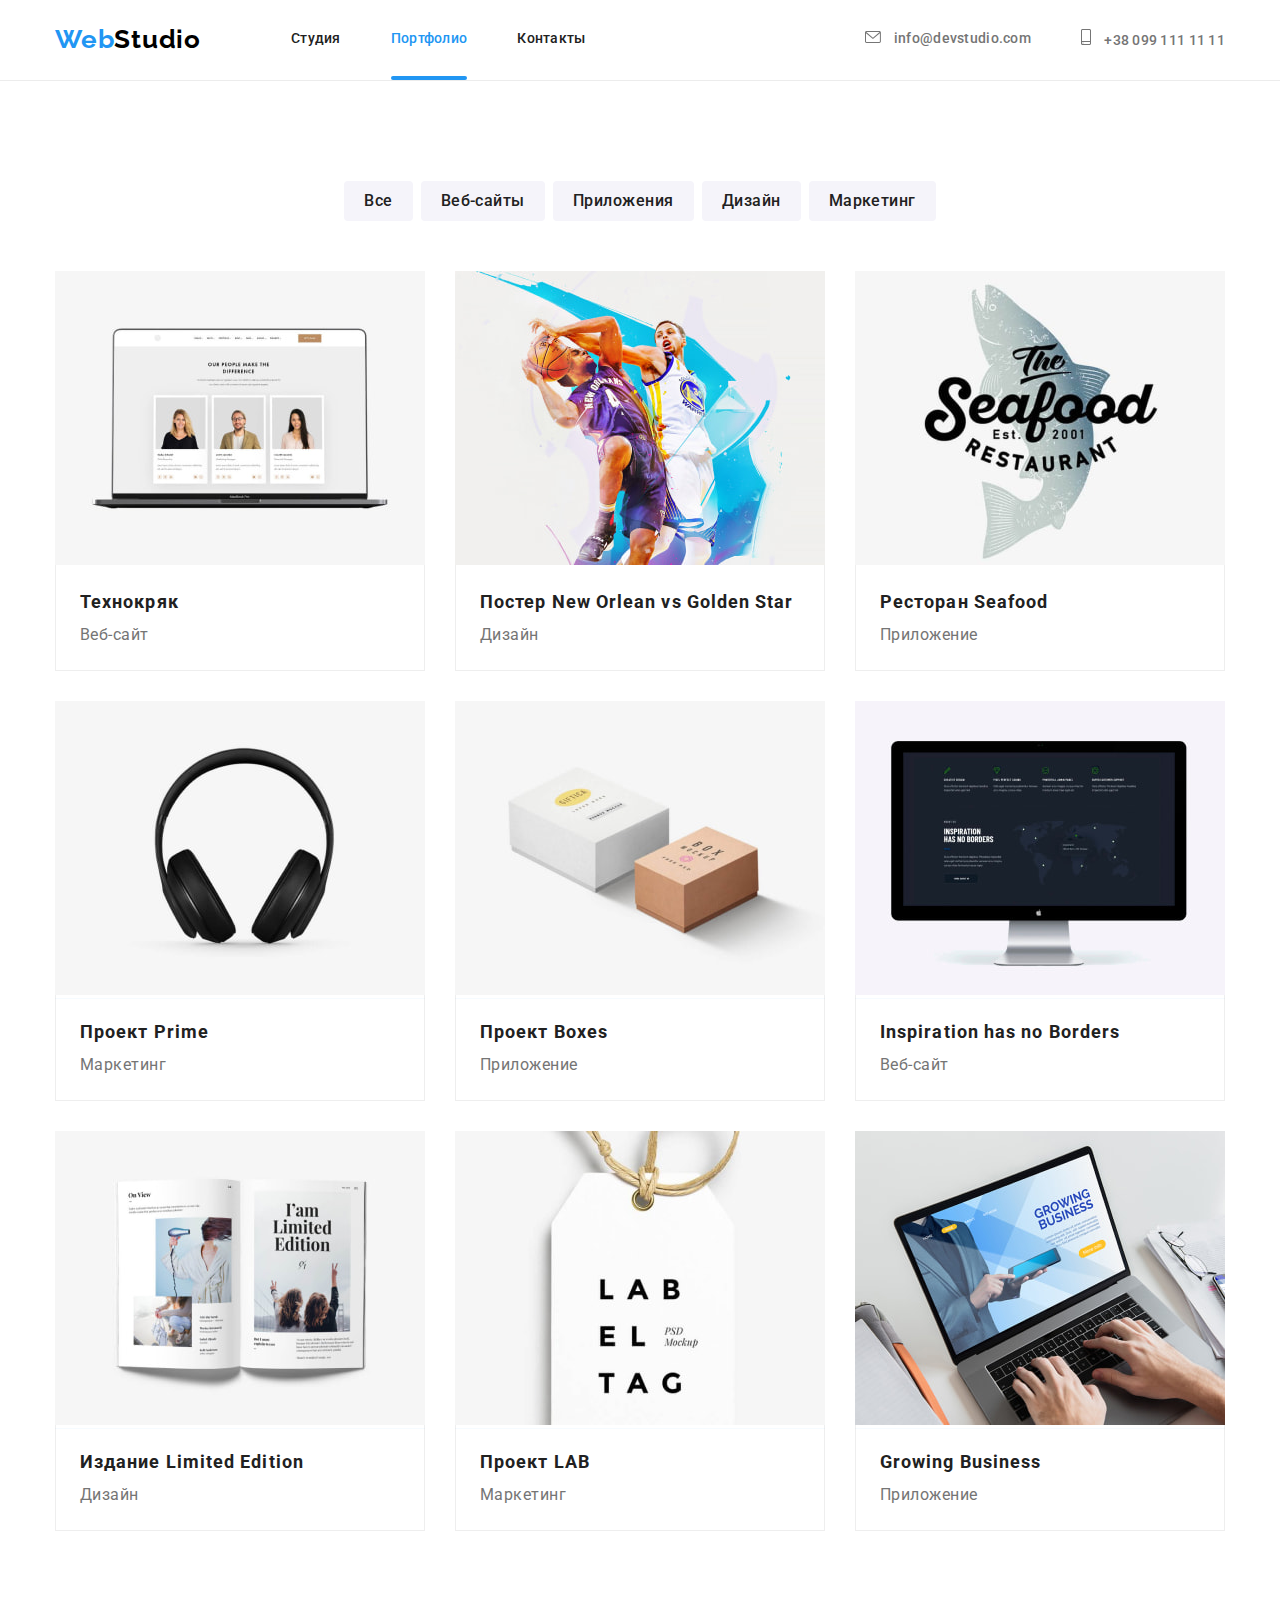
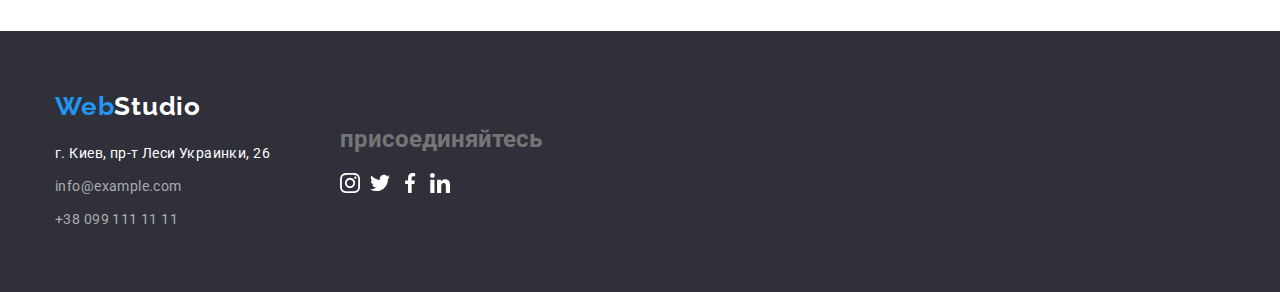
==== portfolio.html @ 1278f0aa "." ====
<!DOCTYPE html>
<html lang="ru">
  <head>
    <meta charset="UTF-8" />
    <meta http-equiv="X-UA-Compatible" content="IE=edge" />
    <meta name="viewport" content="width=device-width, initial-scale=1.0" />
    <title>Document</title>
    <link
      href="https://fonts.googleapis.com/css2?family=Raleway:wght@700&family=Roboto:wght@400;500;700;900&display=swap"
      rel="stylesheet"
    />
    <link
      rel="stylesheet"
      href="https://cdnjs.cloudflare.com/ajax/libs/modern-normalize/1.1.0/modern-normalize.min.css"
    />
    <link rel="stylesheet" href="./css/styles.css" />
  </head>
  <body class="portfolio">
    <header class="header container">
      <a class="link logo" href=""><span class="logo-blue">Web</span>Studio</a>
      <nav class="nav">
        <ul class="list-nav">
          <li class="item"><a class="link" href="./index.html">Студия</a></li>
          <li class="item">
            <a class="link current" href="./portfolio.html">Портфолио</a>
          </li>
          <li class="item"><a class="link" href="">Контакты</a></li>
        </ul>
      </nav>
      <ul class="list-info">
        <li class="item">
          <a class="link contact" href="">
            <svg class="icon-contact envelope">
              <use href="./imeges/icon/icon.svg#icon-envelope"></use>
            </svg>
            info@devstudio.com</a
          >
        </li>
        <li class="item">
          <a class="link contact" href="">
            <svg class="icon-contact smartphone">
              <use href="./imeges/icon/icon.svg#icon-smartphone"></use>
            </svg>
            +38 099 111 11 11</a
          >
        </li>
      </ul>
    </header>
    <main>
      <h1 hidden>Каталог наших проектів</h1>

      <section class="section-catalog">
        <div class="container filters">
          <h2 hidden>Фільтри</h2>
          <ul class="list">
            <li class="item"><button class="btn" type="button">Все</button></li>
            <li class="item">
              <button class="btn" type="button">Веб-сайты</button>
            </li>
            <li class="item">
              <button class="btn" type="button">Приложения</button>
            </li>
            <li class="item">
              <button class="btn" type="button">Дизайн</button>
            </li>
            <li class="item">
              <button class="btn" type="button">Маркетинг</button>
            </li>
          </ul>
        </div>
        <div class="container catalog">
          <h2 hidden>Наші проекти</h2>
          <ul class="list">
            <li class="item technocrack">
              <a class="link-catalog" href="">
                <div class="img-catalog-animation">
                  <img
                    class="img-catalog"
                    src="./imeges/img-technocrack.jpg"
                    alt="Фото Веб-сайт
              Технокряк"
                    width="370"
                  />
                  <p class="txt-catalog-animation">
                    Ресурс предлагает комплексные предложения с разным уровнем
                    функционала и сервисов. Все это позволит посетителю получить
                    исчерпывающие сведения о компании или частном лице.
                  </p>
                </div>
                <div class="txt-catalog">
                  <h3 class="title-projects">Технокряк</h3>
                  <p class="txt-projects">Веб-сайт</p>
                </div>
              </a>
            </li>
            <li class="item poster-new">
              <a class="link" href="">
                <div class="img-catalog-animation">
                  <img
                    src="./imeges/img-poster-new-orleans-vs-golden-star.jpg"
                    alt="Постер New Orlean vs Golden Star"
                    width="370"
                  />
                  <p class="txt-catalog-animation">
                    Ресурс предлагает комплексные предложения с разным уровнем
                    функционала и сервисов. Все это позволит посетителю получить
                    исчерпывающие сведения о компании или частном лице.
                  </p>
                </div>
                <div class="txt-catalog">
                  <h3 class="title-projects">
                    Постер New Orlean vs Golden Star
                  </h3>
                  <p class="txt-projects">Дизайн</p>
                </div>
              </a>
            </li>
            <li class="item seafood">
              <a class="link" href="">
                <div class="img-catalog-animation">
                  <img
                    src="./imeges/img-seafood-restaurant.jpg"
                    alt="Ресторан
              Seafood"
                    width="370"
                  />
                  <p class="txt-catalog-animation">
                    Ресурс предлагает комплексные предложения с разным уровнем
                    функционала и сервисов. Все это позволит посетителю получить
                    исчерпывающие сведения о компании или частном лице.
                  </p>
                </div>
                <div class="txt-catalog">
                  <h3 class="title-projects">Ресторан Seafood</h3>
                  <p class="txt-projects">Приложение</p>
                </div>
              </a>
            </li>
            <li class="item prime-project">
              <a class="link" href="">
                <div class="img-catalog-animation">
                  <img
                    src="./imeges/img-prime project.jpg"
                    alt="Проект Prime"
                    width="370"
                  />
                  <p class="txt-catalog-animation">
                    Ресурс предлагает комплексные предложения с разным уровнем
                    функционала и сервисов. Все это позволит посетителю получить
                    исчерпывающие сведения о компании или частном лице.
                  </p>
                </div>
                <div class="txt-catalog">
                  <h3 class="title-projects">Проект Prime</h3>
                  <p class="txt-projects">Маркетинг</p>
                </div>
              </a>
            </li>
            <li class="item boxes-project">
              <a class="link" href="">
                <div class="img-catalog-animation">
                  <img
                    src="./imeges/img-boxes project.jpg"
                    alt="Проект Boxes"
                    width="370"
                  />
                  <p class="txt-catalog-animation">
                    Ресурс предлагает комплексные предложения с разным уровнем
                    функционала и сервисов. Все это позволит посетителю получить
                    исчерпывающие сведения о компании или частном лице.
                  </p>
                </div>
                <div class="txt-catalog">
                  <h3 class="title-projects">Проект Boxes</h3>
                  <p class="txt-projects">Приложение</p>
                </div>
              </a>
            </li>
            <li class="item inspiration">
              <a class="link" href="">
                <div class="img-catalog-animation">
                  <img
                    src="./imeges/img-inspiration-has-no-borders.jpg"
                    alt="Inspiration has no Borders"
                    width="370"
                  />
                  <p class="txt-catalog-animation">
                    Ресурс предлагает комплексные предложения с разным уровнем
                    функционала и сервисов. Все это позволит посетителю получить
                    исчерпывающие сведения о компании или частном лице.
                  </p>
                </div>
                <div class="txt-catalog">
                  <h3 class="title-projects">Inspiration has no Borders</h3>
                  <p class="txt-projects">Веб-сайт</p>
                </div>
              </a>
            </li>
            <li class="item limited-edition">
              <a class="link" href="">
                <div class="img-catalog-animation">
                  <img
                    src="./imeges/img-limited-edition.jpg"
                    alt="Издание Limited
              Edition"
                    width="370"
                  />
                  <p class="txt-catalog-animation">
                    Ресурс предлагает комплексные предложения с разным уровнем
                    функционала и сервисов. Все это позволит посетителю получить
                    исчерпывающие сведения о компании или частном лице.
                  </p>
                </div>
                <div class="txt-catalog">
                  <h3 class="title-projects">Издание Limited Edition</h3>
                  <p class="txt-projects">Дизайн</p>
                </div>
              </a>
            </li>
            <li class="item lab-project">
              <a class="link" href="">
                <div class="img-catalog-animation">
                  <img
                    src="./imeges/img-lab-project.jpg"
                    alt="Проект LAB"
                    width="370"
                  />
                  <p class="txt-catalog-animation">
                    Ресурс предлагает комплексные предложения с разным уровнем
                    функционала и сервисов. Все это позволит посетителю получить
                    исчерпывающие сведения о компании или частном лице.
                  </p>
                </div>
                <div class="txt-catalog">
                  <h3 class="title-projects">Проект LAB</h3>
                  <p class="txt-projects">Маркетинг</p>
                </div>
              </a>
            </li>
            <li class="item growing-business">
              <a class="link" href="">
                <div class="img-catalog-animation">
                  <img
                    src="./imeges/img-growing-business.jpg"
                    alt="Growing
              Business"
                    width="370"
                  />
                  <p class="txt-catalog-animation">
                    Ресурс предлагает комплексные предложения с разным уровнем
                    функционала и сервисов. Все это позволит посетителю получить
                    исчерпывающие сведения о компании или частном лице.
                  </p>
                </div>
                <div class="txt-catalog">
                  <h3 class="title-projects">Growing Business</h3>
                  <p class="txt-projects">Приложение</p>
                </div>
              </a>
            </li>
          </ul>
        </div>
      </section>
    </main>
    <footer class="footer">
      <div class="container footer">
        <div class="container-address">
          <a class="link logo while" href=""
            ><span class="logo-blue">Web</span>Studio</a
          >
          <address class="address">
            <p class="txt-address">г. Киев, пр-т Леси Украинки, 26</p>
            <ul class="list">
              <li class="item">
                <a class="link footer" href="">info@example.com</a>
              </li>
              <li class="item">
                <a class="link footer" href="">+38 099 111 11 11</a>
              </li>
            </ul>
          </address>
        </div>
        <div>
          <h2 class="title-social-networks">присоединяйтесь</h2>
          <ul class="list social-networks">
            <li class="item-social-networks">
              <svg class="icon-social-networks">
                <use href="./imeges/icon/icon.svg#icon-instagram"></use>
              </svg>
            </li>
            <li class="item-social-networks">
              <svg class="icon-social-networks">
                <use href="./imeges/icon/icon.svg#icon-twitter"></use>
              </svg>
            </li>
            <li class="item-social-networks">
              <svg class="icon-social-networks">
                <use href="./imeges/icon/icon.svg#icon-facebook"></use>
              </svg>
            </li>
            <li class="item-social-networks">
              <svg class="icon-social-networks">
                <use href="./imeges/icon/icon.svg#icon-linkedin"></use>
              </svg>
            </li>
          </ul>
        </div>
      </div>
    </footer>
  </body>
</html>
---- css/styles.css ----
:root {
     /*шрифти*/
     --main-font: Roboto, serif;
     --secondary-font: Raleway, serif;
     /*колір тексту*/
     --accent-cl: #2196F3;
     --main-txt-col: #212121;
     --secondary-txt-col: #757575;
     /*фон*/
     --secondary-bg-col: #F5F4FA;
     --dark-bg-col: #2F303A;
     /*кнопки*/
     --main-btn-col: #F5F4FA;
     --hero-bg-btn-col: #2196F3;
     /*іконки*/
     --icon-col: #AFB1B8;
 }



 body {
     font-family: var(--main-font);

     color: var(--secondary-txt-col);
 }

 ul {
     margin: 0px;
     padding: 0px;
 }

 .section {
     padding-top: 94px;
     padding-bottom: 94px;
 }

 /*контейнер*/
 .container {
     max-width: 1200px;
     margin: 0 auto;
     padding: 0 15px;
 }

 /*навігація*/
 .nav {
     font-weight: 500;
     font-size: 14px;
     line-height: 1.14;
     letter-spacing: 0.02em;
 }

 .link.current {
     color: var(--accent-cl);
     position: relative;
 }

 .link.current::after {
     content: '';
     display: inline-block;
     position: absolute;
     background: #2196F3;
     border-radius: 2px;
     height: 4px;
     width: 100%;
     left: 0;
     top: 46px;
 }

 /*хедер*/
 .header {
     padding-top: 24px;
     padding-bottom: 25px;
     margin-left: auto;
     margin-right: auto;
     width: 1200px;
     background: #FFFFFF;

     display: flex;
     align-items: center;
 }

 .nav .list-nav {
     display: flex;

     padding: 0px;
 }

 .list-nav .item {

     margin-right: 50px;


 }

 .list-nav .item:last-child {
     margin-right: 0px;
 }

 .envelope {
     margin-right: 10px;

     width: 16px;
     height: 12px;

 }

 .smartphone {
     margin-right: 10px;

     width: 10px;
     height: 16px;

 }

 .icon-contact {
     fill: #757575;
     transition: fill 250ms cubic-bezier(0.4, 0, 0.2, 1);
 }

 .link.contact:hover .icon-contact,
 .link.contact:focus .icon-contact {
     fill: var(--accent-cl);
 }

 .link.contact:hover,
 .link.contact:focus {
     color: var(--accent-cl);
 }

 /*переваги*/
 .section-preference {
     padding-top: 94px;
     padding-bottom: 94px;
 }

 .item-preference {
     width: 270px;
     margin-right: 30px;
 }

 .container.preference .list {
     margin: 0px;
     padding: 0px;
     display: flex;

 }

 .item-preference:last-child {
     margin-right: 0px;
 }

 .section-preference .txt {
     margin: 0px;

 }

 .icon-antenna {
     width: 70px;
     height: 70px;
 }

 .icon-clock {
     width: 70px;
     height: 70px;
 }

 .icon-diagram {
     width: 70px;
     height: 70px;
 }

 .icon-astronaut {
     width: 70px;
     height: 70px;
 }

 .icon-background-preference {
     margin-bottom: 30px;
     display: flex;
     justify-content: center;
     align-items: center;

     width: 270px;
     height: 120px;
     background: var(--secondary-bg-col);
 }

 /*Чем мы занимаемся*/
 .section-what-we-do {
     padding-bottom: 90px;
 }

 .title-what-we-do {
     margin: 0px;
     margin-bottom: 50px;
 }

 .container.what-we-do .list {
     padding: 0px;


     display: flex;
     justify-content: center;



 }

 .container.what-we-do .list:last-child {
     margin-right: 0px;
 }

 .section-what-we-do .item {
     margin-right: 30px;
 }

 .section-what-we-do .item:last-child {
     margin-right: 0px;
 }

 .txt-our-team {

     padding: 30px 59px 0px 59px;
     margin-bottom: 16px;

 }

 .img-what-we-do {
     position: relative;
 }

 .txt-what-we-do {
     position: absolute;
     bottom: 0;
     left: 0;
     height: 70px;
     width: 100%;
     padding-top: 27px;
     padding-bottom: 27px;
     margin: 0;

     font-weight: 700;
     font-size: 14px;
     line-height: 1.14;
     text-align: center;
     letter-spacing: 0.03em;
     text-transform: uppercase;

     color: #FFFFFF;
     background: rgba(47, 48, 58, 0.8);
 }



 /*наша команда*/
 .section-our-team {
     background: #F5F4FA;

     padding-top: 94px;
     padding-bottom: 94px;

 }

 .title-our-team {
     margin: 0px;
     margin-bottom: 50px;
 }

 .section-our-team .list {
     display: flex;
     margin: 0px;
     padding: 0px;


 }

 .section-our-team .item {
     background: #FFFFFF;
     box-shadow: 0px 1px 3px rgba(0, 0, 0, 0.12), 0px 1px 1px rgba(0, 0, 0, 0.14), 0px 2px 1px rgba(0, 0, 0, 0.2);
     border-radius: 0px 0px 4px 4px;

     margin-right: 30px;
 }

 .section-our-team .item:last-child {
     margin-right: 0px;
 }

 .list.what-we-do {
     display: flex;
     justify-content: center;
     align-items: center;
     margin-bottom: 30px;
 }

 .item-icon-what-we-do {

     margin-right: 10px;
 }

 .link-icon-what-we-do {
     display: flex;
     justify-content: center;
     align-items: center;

     width: 44px;
     height: 44px;
     background-color: #FFFFFF;
     border-radius: 50%;
     transition: background-color 250ms cubic-bezier(0.4, 0, 0.2, 1)
 }

 .item-icon-what-we-do:last-child {
     margin-right: 0px;
 }

 .icon-what-we-do {
     fill: var(--icon-col);
     width: 20px;
     height: 20px;
     transition: fill 250ms cubic-bezier(0.4, 0, 0.2, 1)
 }

 .link-icon-what-we-do:hover,
 .link-icon-what-we-do:focus {
     background: var(--accent-cl);
 }

 .link-icon-what-we-do:hover .icon-what-we-do,
 .link-icon-what-we-do:focus .icon-what-we-do {
     fill: #FFFFFF;
 }

 /*постійні клієнти*/
 .container.regular-customers {
     padding-top: 94px;
     padding-bottom: 94px;
 }

 .title-regular-customers {
     margin: 0px;
     margin-bottom: 50px;

     font-weight: 700;
     font-size: 36px;
     line-height: 42px;
     text-align: center;
     letter-spacing: 0.03em;

     color: #212121;
 }

 .icon-regular-customers {
     fill: var(--icon-col);
     width: 106px;
     height: 60px;

     transition: fill 250ms cubic-bezier(0.4, 0, 0.2, 1)
 }

 .item.regular-customers {
     margin-right: 30px;

 }

 .link-regular-customers {
     display: flex;
     justify-content: center;
     align-items: center;

     width: 170px;
     height: 92px;
     border: 1px solid #AFB1B8;
     border-radius: 4px;

     transition: border 250ms cubic-bezier(0.4, 0, 0.2, 1)
 }

 .item.regular-customers:last-child {
     margin-right: 0px;
 }

 .list.regular-customers {
     display: flex;
 }

 .link-regular-customers:hover,
 .link-regular-customers:focus {
     border: 1px solid var(--accent-cl);

 }

 .link-regular-customers:hover .icon-regular-customers,
 .link-regular-customers:focus .icon-regular-customers {
     fill: var(--accent-cl);
 }

 /*підвал*/
 .container-address {
     margin-right: 70px;
 }

 .container.footer {
     display: flex;
     align-items: center;

     padding-top: 60px;
     padding-bottom: 60px;
 }

 .footer .list {
     padding: 0px;
 }

 .address .item:first-child {
     margin-bottom: 9px;
 }

 .title-social-networks {
     margin: 0px;
     margin-bottom: 20px;

 }

 .title-footer {
     font-weight: 700;
     font-size: 14px;
     line-height: 1.15;
     letter-spacing: 0.03em;
     text-transform: uppercase;
     color: #FFFFFF;
 }

 .list.social-networks {
     display: flex;
 }

 .icon-social-networks {
     fill: #FFFFFF;
     width: 20px;
     height: 20px;
 }

 .item-social-networks {
     margin-right: 10px;
 }

 .link-social-networks {
     display: flex;
     justify-content: center;
     align-items: center;

     width: 44px;
     height: 44px;
     background: rgba(255, 255, 255, 0.1);
     border-radius: 50%;

     transition: background 250ms cubic-bezier(0.4, 0, 0.2, 1)
 }

 .link-social-networks:hover,
 .link-social-networks:focus {
     background-color: var(--accent-cl);
 }

 .item-social-networks:last-child {
     margin-right: 0px;
 }

 .icon-subscription {
     margin-left: 10px;

     height: 24px;
     width: 24px;
 }

 .btn-hero.subscribe-button-form {
     display: flex;
     align-items: center;
     justify-content: center;

     margin-left: 12px;
     margin-right: 0;
 }

 .subscribe {
     width: 570px;

     border: 0;
     padding: 0;
     margin-left: 93px;
 }

 .subscribe-form {
     display: flex;
     align-items: center;
     justify-content: center;
 }

 .form-email-subscribe {
     padding: 15px 16px;

     border: 1px solid rgba(255, 255, 255, 0.3);
     box-shadow: 0px 4px 4px rgba(0, 0, 0, 0.15);
     border-radius: 4px;
     background: var(--dark-bg-col);

     height: 50px;
     width: 358px;

     font-weight: 400;
     font-size: 16px;
     line-height: 1.25;

     display: flex;
     align-items: center;
     letter-spacing: 0.03em;

     color: rgba(255, 255, 255, 0.6);
 }

 .title-subscribe-form {
     margin: 0;
     margin-bottom: 20px;
 }

 /*портфоліо*/

 /*фільтр*/
 .section-catalog {
     border-top-width: 1px;
     border-top-style: solid;
     border-top-color: #ECECEC;
     padding-top: 100px;
     padding-bottom: 100px;
 }

 .container.filters .list {
     padding: 0px;
     margin-bottom: 50px;
     display: flex;
     justify-content: center;

 }

 .container.filters .btn {
     padding: 0px 20px;
     min-height: 40px;
     border: 0px;
     border-radius: 4px;

 }

 .container.filters .item {
     margin-right: 8px;
     border-radius: 4px;
     box-shadow: 0px;

     transition: box-shadow 250ms cubic-bezier(0.4, 0, 0.2, 1)
 }

 .container.filters .item:last-child {
     margin-right: 0px;
 }

 .container.filters .item:hover,
 .container.filters .item:focus {
     box-shadow: 0px 3px 1px rgba(0, 0, 0, 0.1), 0px 1px 2px rgba(0, 0, 0, 0.08), 0px 2px 2px rgba(0, 0, 0, 0.12);
 }

 /*каталог*/
 .container.catalog .list {
     display: flex;
     flex-wrap: wrap;
 }

 .txt-catalog {
     border-bottom: 1px solid #EEEEEE;
     border-right: 1px solid #EEEEEE;
     border-left: 1px solid #EEEEEE;
     padding: 20px 24px;
     margin-top: -5px;
 }

 .container.catalog .item {

     margin-right: 30px;
     margin-bottom: 30px;

     box-shadow: 0px;

     transition: box-shadow 250ms cubic-bezier(0.4, 0, 0.2, 1)
 }


 .container.catalog .item:nth-child(3n) {
     margin-right: 0px;
 }

 .container.catalog .item:nth-last-child(-n + 3) {
     margin-bottom: 0px;
 }

 .container.catalog .item:hover,
 .container.catalog .item:focus {
     box-shadow: 0px 1px 1px rgba(0, 0, 0, 0.12), 0px 4px 4px rgba(0, 0, 0, 0.06), 1px 4px 6px rgba(0, 0, 0, 0.16);
 }

 .txt-catalog-animation {
     position: absolute;
     width: 100%;
     height: 294px;
     top: 0;
     left: 0;
     transform: translateY(100%);

     transition: transform 250ms cubic-bezier(0.4, 0, 0.2, 1);


     margin: 0;
     padding: 63px 24px;
     font-weight: 400;
     font-size: 18px;
     line-height: 156%;
     letter-spacing: 0.03em;
     opacity: 1;


     color: #ffffff;
 }

 .container.catalog .item:hover .txt-catalog-animation,
 .container.catalog .item:hover .img-catalog-animation::before {
     transform: translateY(0);

 }

 .img-catalog-animation {
     overflow: hidden;
     position: relative;
 }

 .img-catalog-animation::before {
     content: '';
     display: inline-block;
     position: absolute;
     width: 100%;
     height: 100%;
     top: 0;
     left: 0;

     transform: translateY(100%);
     transition: transform 250ms cubic-bezier(0.4, 0, 0.2, 1);


     background-color: rgba(33, 150, 243, 0.9);
     ;

 }





 /*список*/
 .list {
     list-style-type: none;
 }

 .item {
     list-style-type: none;
 }

 /*кнопки*/
 .btn {
     color: var(--main-txt-col);
     background-color: var(--secondary-bg-col);
     font-family: inherit;
     font-weight: 500;
     font-size: 16px;
     line-height: 1.62;
     text-align: center;
     letter-spacing: 0.03em;

     cursor: pointer;

     transition: color 250ms cubic-bezier(0.4, 0, 0.2, 1), background-color 250ms cubic-bezier(0.4, 0, 0.2, 1);
 }

 .btn-hero {
     background-color: var(--hero-bg-btn-col);
     color: #FFFFFF;
     font-family: inherit;
     font-weight: 700;
     font-size: 16px;
     line-height: 1.88;
     text-align: center;
     letter-spacing: 0.06em;
     border: 0px;

     min-width: 200px;
     min-height: 50px;
     left: 700px;
     box-shadow: 0px 4px 4px rgba(0, 0, 0, 0.15);
     border-radius: 4px;
     margin: auto;
     display: block;
     padding: 0px 15px;

     cursor: pointer;
 }

 .btn:hover,
 .btn:focus {
     color: #FFFFFF;
     background: var(--accent-cl);
 }

 /*силки*/
 .link {
     color: var(--main-txt-col);
     text-decoration: none;
     font-family: var(--main-font);
     font-weight: 500;
     font-weight: 500;
     font-size: 14px;
     line-height: 1.14;
     letter-spacing: 0.02em;

     transition: color 250ms cubic-bezier(0.4, 0, 0.2, 1);


 }

 .link:hover {
     color: var(--accent-cl);
 }

 .link:focus {
     color: var(--accent-cl);
 }

 .list-info {
     padding: 0px;
     display: flex;
     margin-left: auto;
 }

 .list-info .item+.item {
     margin-left: 50px;
 }

 .list-info .link {
     color: var(--secondary-txt-col);
     font-weight: 500;
     font-size: 14px;
     line-height: 1.14;
     letter-spacing: 0.02em;
     transition: color 250ms cubic-bezier(0.4, 0, 0.2, 1);

 }

 .link.footer {

     color: rgba(255, 255, 255, 0.6);
     font-family: 'Roboto';
     font-style: normal;
     font-weight: 400;
     font-size: 14px;
     line-height: 1.71;
     letter-spacing: 0.03em;

     transition: color 250ms cubic-bezier(0.4, 0, 0.2, 1);
 }



 .link.footer:hover,
 .link.footer:focus {
     color: var(--accent-cl);
 }

 .link-catalog {

     text-decoration: none;
 }


 .txt-projects {
     margin: 0px;
     font-weight: 400;
     font-size: 16px;
     line-height: 1.88;
     letter-spacing: 0.03em;
     color: var(--secondary-txt-col);



 }

 .title-projects {
     margin: 0px;
     margin-bottom: 4px;
     font-weight: 700;
     font-size: 18px;
     line-height: 2.0;
     letter-spacing: 0.06em;
     color: var(--main-txt-col);
 }



 /*лого*/

 .logo-blue {
     color: var(--accent-cl);
 }

 .logo {
     margin-right: 90px;

     color: #000000;
     font-family: var(--secondary-font);
     font-weight: 700;
     font-size: 26px;
     line-height: 1.19;
     letter-spacing: 0.03em;
 }

 .logo.while {
     color: #FFFFFF;
     margin: 0px;
 }



 /*фони*/
 .section-hero {
     padding-top: 200px;
     padding-bottom: 200px;
     display: flex;
     align-items: center;

     background-color: var(--dark-bg-col);
     background-image: url('../imeges/hero-title.jpg');
     background-size: 1600px auto;
     background-repeat: no-repeat;
     background-position: 50% 50%;

 }


 .footer {
     background: #2F303A;
 }






 /*текст*/
 .txt {
     font-family: 'Roboto';
     font-style: normal;
     font-weight: 400;
     font-size: 14px;
     color: #757575;
     line-height: 1.71;
     letter-spacing: 0.03em;
 }

 .txt-post {
     margin: 0px;
     line-height: 1.19;
     text-align: center;
     letter-spacing: 0.03em;
 }

 .txt-address {
     margin: 0px;
     margin-bottom: 9px;
     margin-top: 20px;

     font-style: normal;
     font-weight: 400;
     font-size: 14px;
     line-height: 1.71;
     letter-spacing: 0.03em;
     color: #FFFFFF;
 }





 /*заголовки*/
 .title-hero {
     color: #FFFFFF;
     font-weight: 900;
     font-size: 44px;
     line-height: 1.36;

     letter-spacing: 0.06em;
     text-transform: uppercase;
     max-width: 700px;
     text-align: center;
     margin: auto;
     margin-bottom: 30px;
 }

 .title-preference {
     margin: 0px;
     margin-bottom: 10px;

     font-family: var(--main-font);
     font-weight: 700;
     font-size: 14px;
     line-height: 1.14;
     letter-spacing: 0.03em;
     color: var(--main-txt-col);
     text-transform: uppercase;
 }

 .title-what-we-do {
     font-family: var(--main-font);
     font-weight: 700;
     font-size: 36px;
     line-height: 1.17;
     text-align: center;
     letter-spacing: 0.03em;
     color: var(--main-txt-col);
 }

 .title-our-team {

     font-weight: 700;
     font-size: 36px;
     line-height: 1.17;
     text-align: center;
     letter-spacing: 0.03em;
     color: var(--main-txt-col);
 }

 .title-name {
     margin: 0px;
     margin-bottom: 10px;
     font-weight: 500;
     font-size: 16px;
     line-height: 1.19;
     text-align: center;
     letter-spacing: 0.03em;
     color: var(--main-txt-col);
 }

 .title-projects {
     margin: 0px;
     font-weight: 700;
     font-size: 18px;
     line-height: 2.0;
     letter-spacing: 0.06em;
     color: var(--main-txt-col);
 }

 /* модалка */

 .backdrop {
     position: fixed;
     top: 0;
     left: 0;
     width: 100%;
     height: 100%;
     background: rgba(0, 0, 0, 0.2);


     /* transform: scale(1.2); */
     transition: opacity 250ms cubic-bezier(0.4, 0, 0.2, 1), visibility 250ms cubic-bezier(0.4, 0, 0.2, 1);
     /*transform 2500ms cubic-bezier(0.4, 0, 0.2, 1); */


 }

 .backdrop.is-hidden .modal {
     transform: translate(-50%, -50%) scale(0.9);

 }

 .backdrop.is-hidden {
     /* transform: scale(1); */
     opacity: 0;
     visibility: hidden;
     pointer-events: none;

 }

 .modal {
     min-width: 528px;
     min-height: 581px;
     background-color: #ffffff;
     padding: 40px;



     position: absolute;
     top: 50%;
     left: 50%;
     transform: translate(-50%, -50%) scale(1);
     transition: transform 250ms cubic-bezier(0.4, 0, 0.2, 1);

 }

 .btn-close-modal {
     padding: 6px;
     position: absolute;
     top: 8px;
     right: 8px;
     display: flex;
     justify-content: center;
     align-items: center;

     width: 30px;
     height: 30px;
     background: #FFFFFF;
     border: 1px solid rgba(0, 0, 0, 0.1);
     border-radius: 50%;

     cursor: pointer;


 }

 .submit-btn {
     box-shadow: 0px 4px 4px rgba(0, 0, 0, 0.15);
     border-radius: 4px;
 }


 .btn-close-modal:hover,
 .btn-close-modal:focus {
     fill: var(--accent-cl);
 }

 .icon-modal {
     width: 11px;
     height: 11px;

     transition: fill 250ms cubic-bezier(0.4, 0, 0.2, 1);
 }

 .title-modal {
     margin: 0;
     margin-bottom: 12px;
     font-style: normal;
     font-weight: 700;
     font-size: 20px;
     line-height: 23px;
     text-align: center;
     letter-spacing: 0.03em;

     color: var(--main-txt-col);
 }


 /* форма в модалці */

 .label-modal {


     font-weight: 400;
     font-size: 12px;
     line-height: 1.16;
     letter-spacing: 0.01em;

 }

 .input-form-modal {
     display: block;
     margin-top: 4px;
     margin-bottom: 10px;
     padding: 12px 42px;

     border: 1px solid rgba(33, 33, 33, 0.2);
     border-radius: 4px;

     height: 40px;
     width: 100%;
     transition: border 250ms cubic-bezier(0.4, 0, 0.2, 1);
 }

 .conteiner-modal-form {

     position: relative;
 }

 .icon-modal-form {
     fill: #212121;
     position: absolute;
     top: 11px;
     left: 12px;


     height: 18px;
     width: 18px;

     transition: fill 250ms cubic-bezier(0.4, 0, 0.2, 1)
 }

 .coment-modal-form {
     padding: 12px 16px;
     margin-bottom: 20px;

     resize: none;
     width: 100%;
     height: 120px;
     border: 1px solid rgba(33, 33, 33, 0.2);
     border-radius: 4px;
     transition: border 250ms cubic-bezier(0.4, 0, 0.2, 1);
 }

 .coment-modal-form::placeholder {
     font-style: normal;
     font-weight: 400;
     font-size: 12px;
     line-height: 14px;
     letter-spacing: 0.01em;

     color: rgba(117, 117, 117, 0.5);
 }

 /* чекбокс */

 .label-form-checkbox {
     display: flex;
     align-items: center;
     justify-content: center;

     position: relative;

     margin-bottom: 30px;

     font-weight: 400;
     font-size: 14px;
     line-height: 1.71;
     letter-spacing: 0.03em;
 }

 .link-form-modal {
     margin-left: 5px;

     font-weight: 400;
     font-size: 14px;
     line-height: 1.71;
     letter-spacing: 0.03em;
     text-decoration-line: underline;

     color: var(--accent-cl);
 }

 .visually-hidden {
     appearance: none;
     position: absolute;
 }

 .icon-form-checkbox {
     margin-right: 8px;

     height: 15px;
     width: 16px;

     border: 2px solid #212121;
     border-radius: 2px;
     transition: border 250ms cubic-bezier(0.4, 0, 0.2, 1), background-color 250ms cubic-bezier(0.4, 0, 0.2, 1), background-image 250ms cubic-bezier(0.4, 0, 0.2, 1);



 }

 .checkbox-input:checked+.icon-form-checkbox {
     background-image: url(../imeges/icon/icon\ check.svg);
     background-size: contain;
     border: var(--accent-cl);
     background-color: var(--accent-cl);
     transition: border 250ms cubic-bezier(0.4, 0, 0.2, 1), background-color 250ms cubic-bezier(0.4, 0, 0.2, 1), background-image 250ms cubic-bezier(0.4, 0, 0.2, 1);
 }

 .conteiner-modal-form:hover .icon-modal-form,
 .conteiner-modal-form:focus .icon-modal-form {
     fill: var(--accent-cl);
 }

 .input-form-modal:hover,
 .input-form-modal:focus,
 .coment-modal-form:hover,
 .coment-modal-form:focus {
     border: 1px solid var(--accent-cl);
 }



 /* .checkbox-input:checked+.icon-form-checkbox {
     opacity: 0;a
 } */

 /*
 .address {
     color: var(--secondary-txt-col);
     font-weight: 500;
     font-size: 14px;
     line-height: 1.14;
     letter-spacing: 0.02em;
     outline: 2px solid tomato;
 }

 .phone {
     color: var(--secondary-txt-col);
     font-weight: 500;
     font-size: 14px;
     line-height: 1.14;
     letter-spacing: 0.02em;
     outline: 2px solid tomato;
 }*/
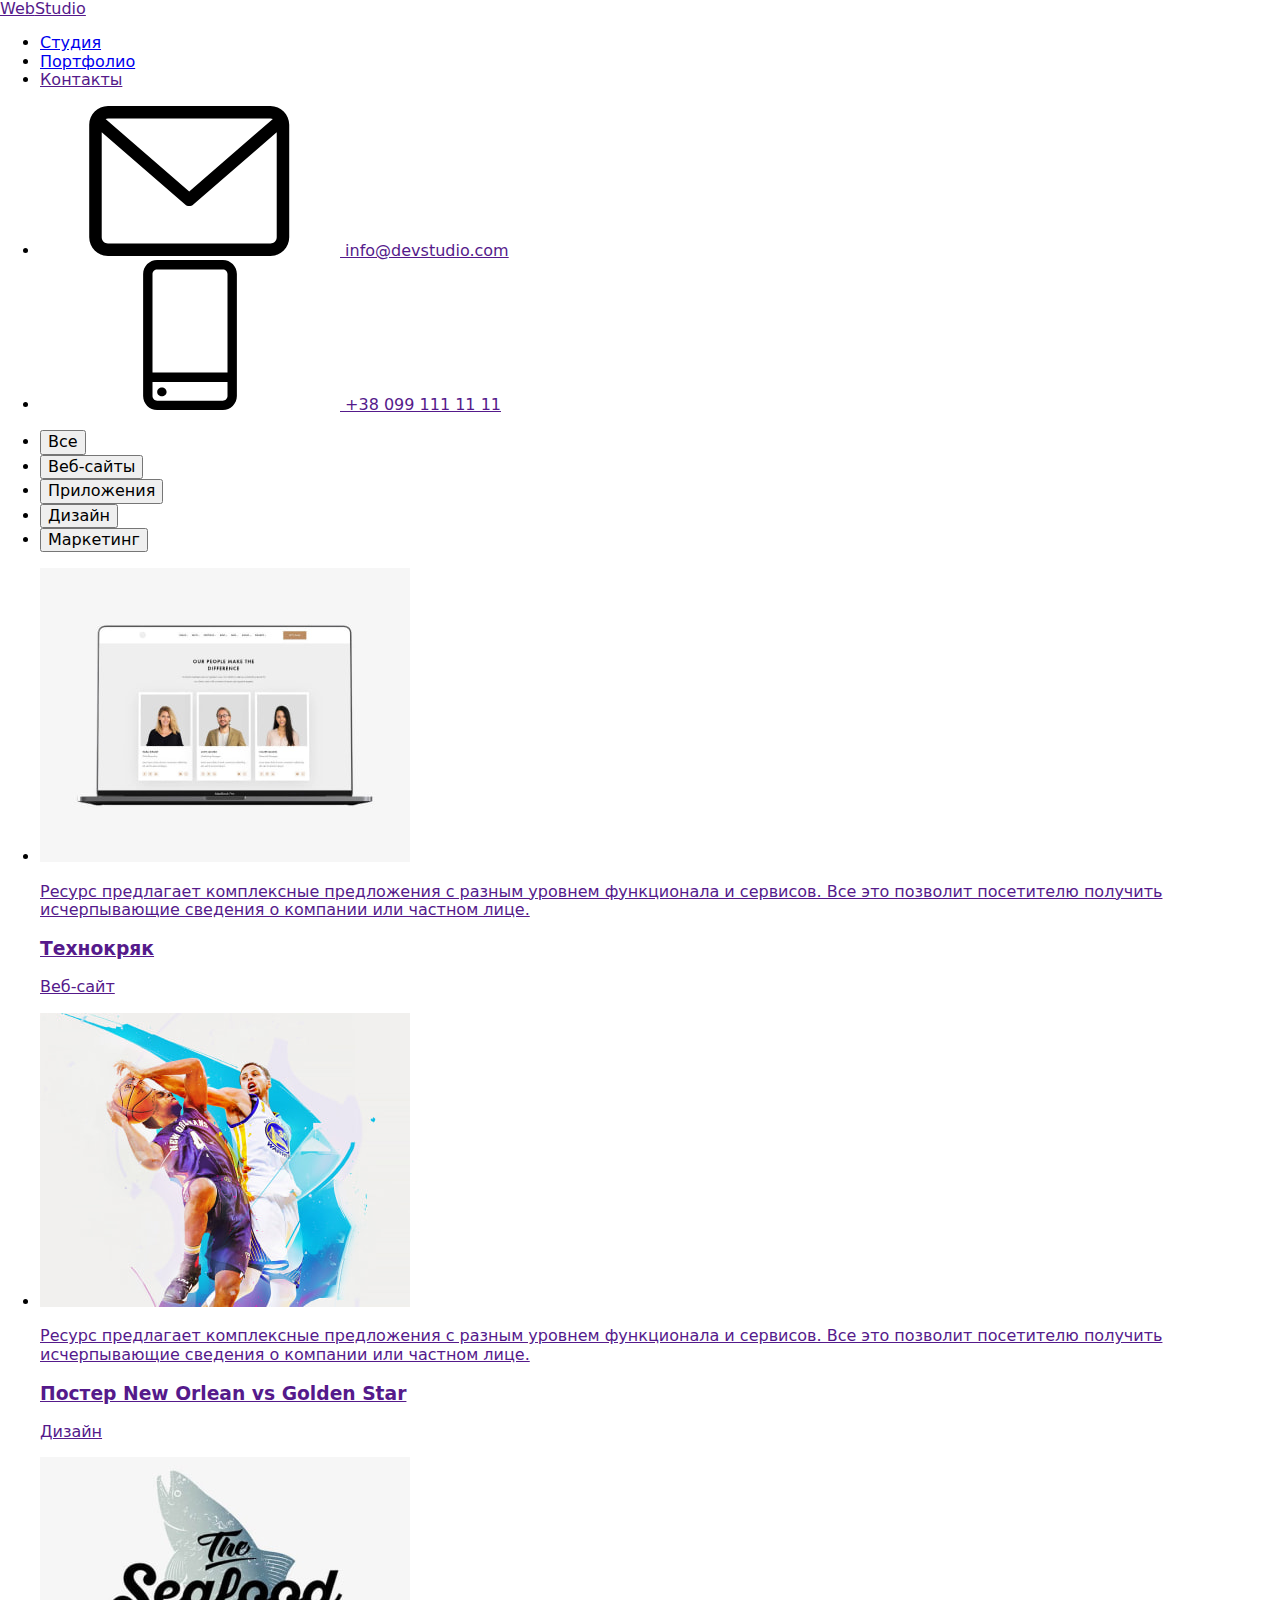
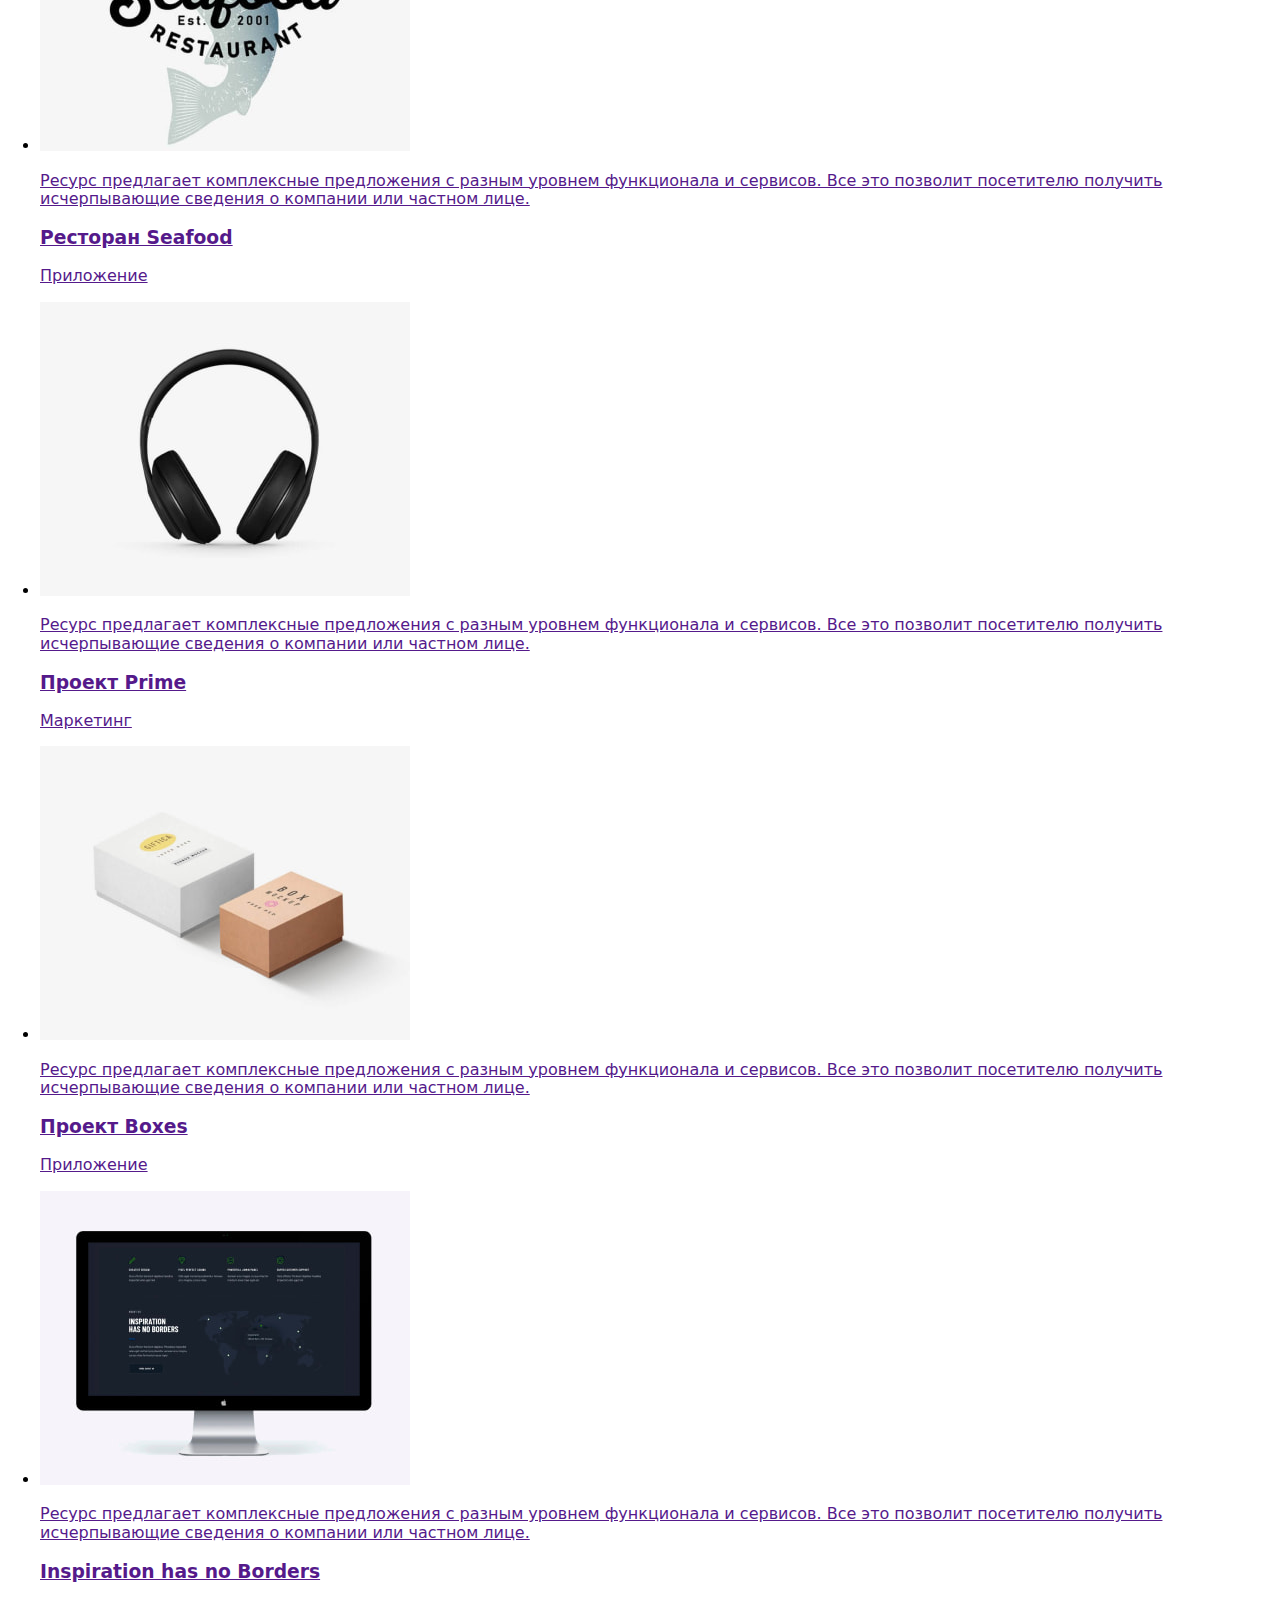
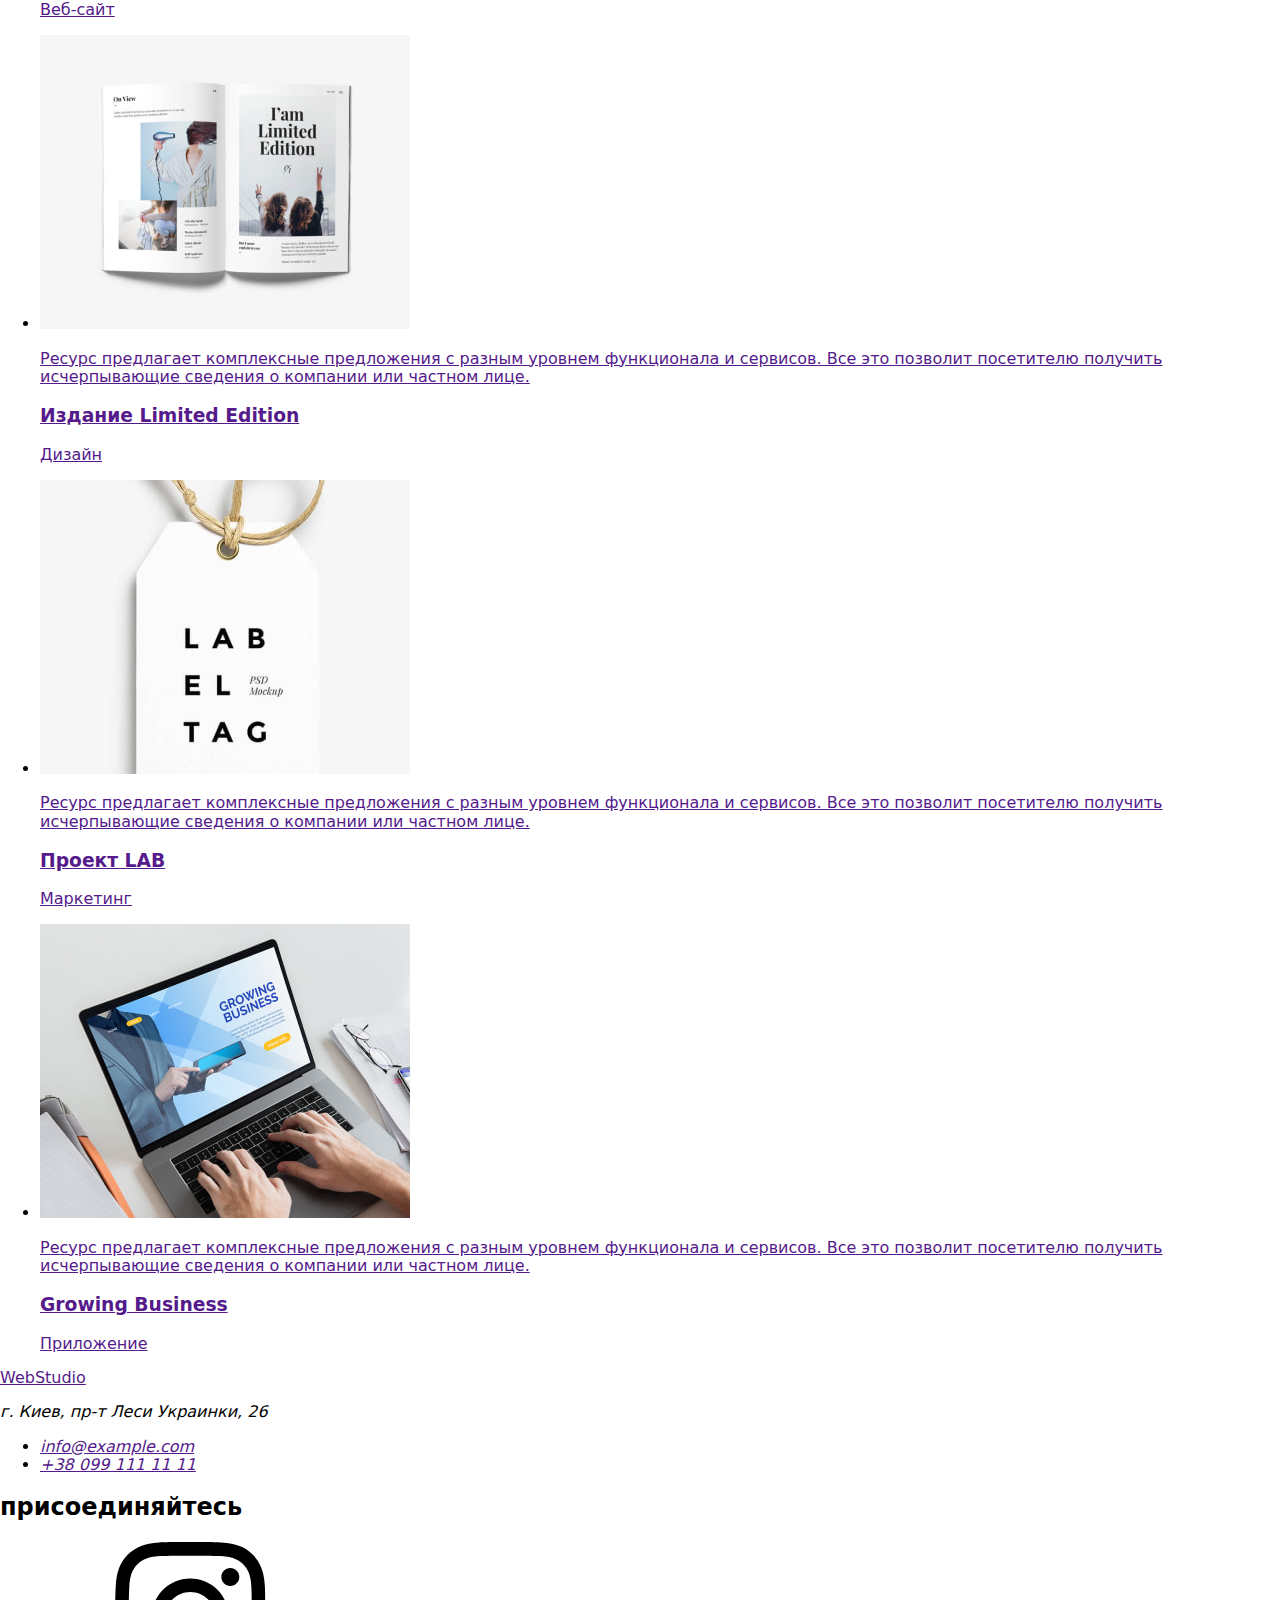
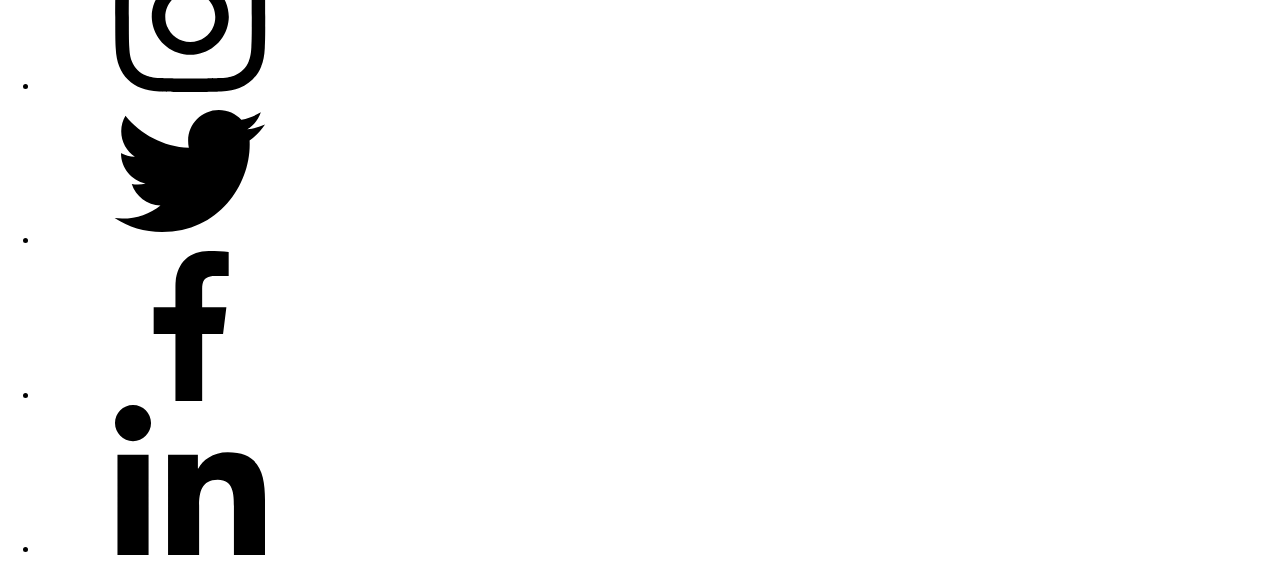
==== commit 97523c02: "БЕМ(1)" ====
--- a/portfolio.html
+++ b/portfolio.html
@@ -13,7 +13,7 @@
       rel="stylesheet"
       href="https://cdnjs.cloudflare.com/ajax/libs/modern-normalize/1.1.0/modern-normalize.min.css"
     />
-    <link rel="stylesheet" href="./css/styles.css" />
+    <link rel="stylesheet" href="./css/main.min.btn-secondary />
   </head>
   <body class="portfolio">
     <header class="header container">
@@ -55,16 +55,16 @@
           <ul class="list">
             <li class="item"><button class="btn" type="button">Все</button></li>
             <li class="item">
-              <button class="btn" type="button">Веб-сайты</button>
+              <button class="btn-secondary" type="button">Веб-сайты</button>
             </li>
             <li class="item">
-              <button class="btn" type="button">Приложения</button>
+              <button class="btn-secondary" type="button">Приложения</button>
             </li>
             <li class="item">
-              <button class="btn" type="button">Дизайн</button>
+              <button class="btn-secondary" type="button">Дизайн</button>
             </li>
             <li class="item">
-              <button class="btn" type="button">Маркетинг</button>
+              <button class="btn-secondary" type="button">Маркетинг</button>
             </li>
           </ul>
         </div>
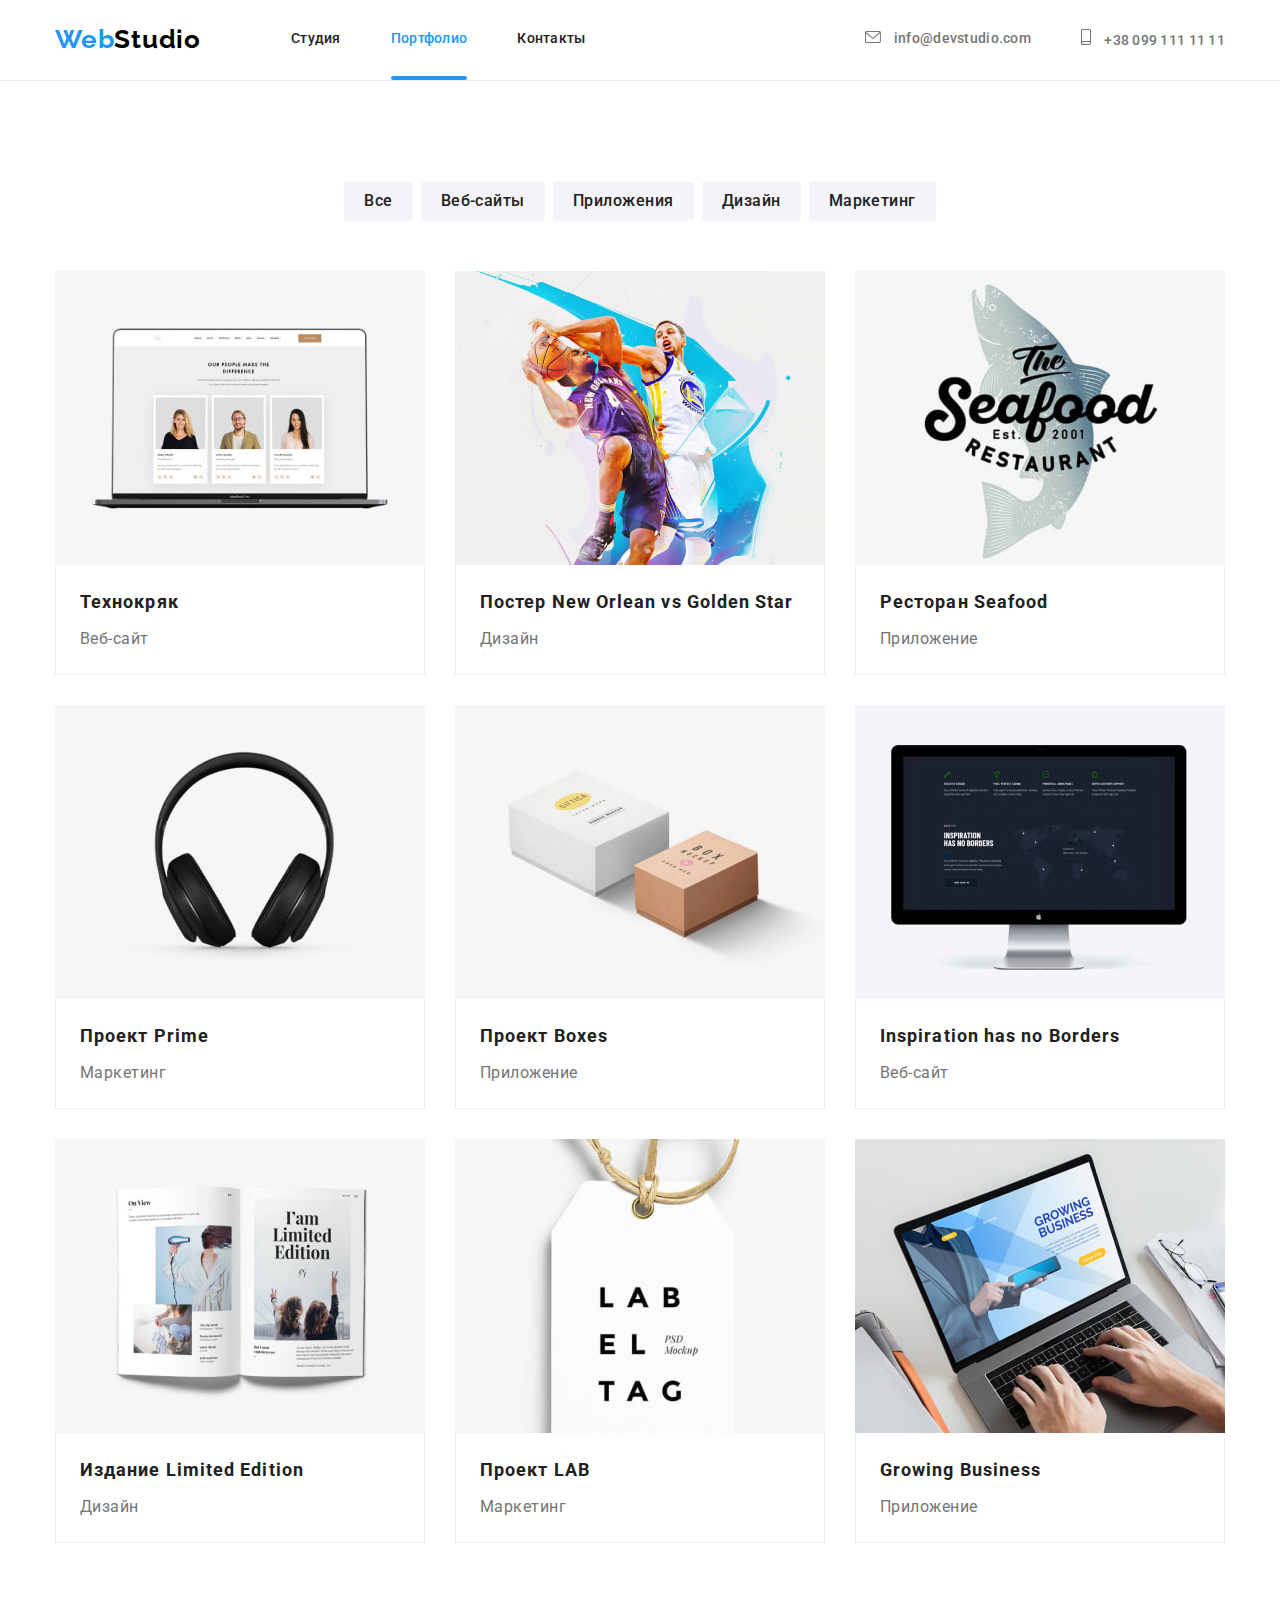
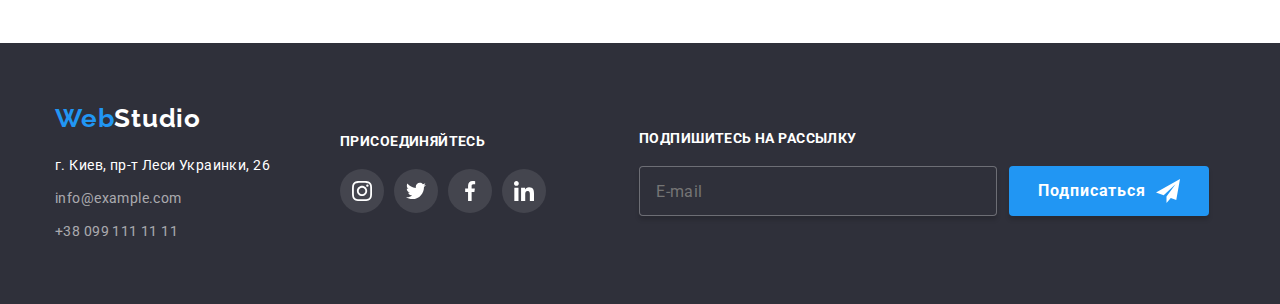
==== commit 84ed48e4: "day 1" ====
--- a/portfolio.html
+++ b/portfolio.html
@@ -13,32 +13,36 @@
       rel="stylesheet"
       href="https://cdnjs.cloudflare.com/ajax/libs/modern-normalize/1.1.0/modern-normalize.min.css"
     />
-    <link rel="stylesheet" href="./css/main.min.btn-secondary />
+    <link rel="stylesheet" href="./css/main.min.css" />
   </head>
   <body class="portfolio">
     <header class="header container">
-      <a class="link logo" href=""><span class="logo-blue">Web</span>Studio</a>
+      <a class="link link__logo" href=""
+        ><span class="link__logo--blue">Web</span>Studio</a
+      >
       <nav class="nav">
-        <ul class="list-nav">
-          <li class="item"><a class="link" href="./index.html">Студия</a></li>
-          <li class="item">
+        <ul class="nav__list list">
+          <li class="nav__item">
+            <a class="link" href="./index.html">Студия</a>
+          </li>
+          <li class="nav__item">
             <a class="link current" href="./portfolio.html">Портфолио</a>
           </li>
-          <li class="item"><a class="link" href="">Контакты</a></li>
+          <li class="nav__item"><a class="link" href="">Контакты</a></li>
         </ul>
       </nav>
       <ul class="list-info">
-        <li class="item">
-          <a class="link contact" href="">
-            <svg class="icon-contact envelope">
+        <li class="item list-info__item">
+          <a class="link list-info__link" href="">
+            <svg class="list-info__icon list-info__icon--envelope">
               <use href="./imeges/icon/icon.svg#icon-envelope"></use>
             </svg>
             info@devstudio.com</a
           >
         </li>
-        <li class="item">
-          <a class="link contact" href="">
-            <svg class="icon-contact smartphone">
+        <li class="item list-info__item">
+          <a class="link list-info__link" href="">
+            <svg class="list-info__icon list-info__icon--smartphone">
               <use href="./imeges/icon/icon.svg#icon-smartphone"></use>
             </svg>
             +38 099 111 11 11</a
@@ -50,30 +54,42 @@
       <h1 hidden>Каталог наших проектів</h1>
 
       <section class="section-catalog">
-        <div class="container filters">
+        <div class="container">
           <h2 hidden>Фільтри</h2>
-          <ul class="list">
-            <li class="item"><button class="btn" type="button">Все</button></li>
-            <li class="item">
-              <button class="btn-secondary" type="button">Веб-сайты</button>
-            </li>
-            <li class="item">
-              <button class="btn-secondary" type="button">Приложения</button>
-            </li>
-            <li class="item">
-              <button class="btn-secondary" type="button">Дизайн</button>
-            </li>
-            <li class="item">
-              <button class="btn-secondary" type="button">Маркетинг</button>
+          <ul class="list filter-list">
+            <li class="filter-list__item item">
+              <button class="filter-list__btn btn-secondary" type="button">
+                Все
+              </button>
+            </li>
+            <li class="filter-list__item item">
+              <button class="filter-list__btn btn-secondary" type="button">
+                Веб-сайты
+              </button>
+            </li>
+            <li class="filter-list__item item">
+              <button class="filter-list__btn btn-secondary" type="button">
+                Приложения
+              </button>
+            </li>
+            <li class="filter-list__item item">
+              <button class="filter-list__btn btn-secondary" type="button">
+                Дизайн
+              </button>
+            </li>
+            <li class="filter-list__item item">
+              <button class="filter-list__btn btn-secondary" type="button">
+                Маркетинг
+              </button>
             </li>
           </ul>
         </div>
         <div class="container catalog">
           <h2 hidden>Наші проекти</h2>
-          <ul class="list">
-            <li class="item technocrack">
-              <a class="link-catalog" href="">
-                <div class="img-catalog-animation">
+          <ul class="catalog-list list">
+            <li class="catalog-list__item item technocrack">
+              <a class="catalog-list__link link" href="">
+                <div class="catalog-list__img">
                   <img
                     class="img-catalog"
                     src="./imeges/img-technocrack.jpg"
@@ -81,180 +97,184 @@
               Технокряк"
                     width="370"
                   />
-                  <p class="txt-catalog-animation">
-                    Ресурс предлагает комплексные предложения с разным уровнем
-                    функционала и сервисов. Все это позволит посетителю получить
-                    исчерпывающие сведения о компании или частном лице.
-                  </p>
-                </div>
-                <div class="txt-catalog">
-                  <h3 class="title-projects">Технокряк</h3>
-                  <p class="txt-projects">Веб-сайт</p>
-                </div>
-              </a>
-            </li>
-            <li class="item poster-new">
-              <a class="link" href="">
-                <div class="img-catalog-animation">
+                  <p class="animation-txt">
+                    Ресурс предлагает комплексные предложения с разным уровнем
+                    функционала и сервисов. Все это позволит посетителю получить
+                    исчерпывающие сведения о компании или частном лице.
+                  </p>
+                </div>
+                <div class="conteiner-projects">
+                  <h3 class="conteiner-projects__title">Технокряк</h3>
+                  <p class="conteiner-projects__txt">Веб-сайт</p>
+                </div>
+              </a>
+            </li>
+            <li class="catalog-list__item item poster-new">
+              <a class="catalog-list__link link" href="">
+                <div class="catalog-list__img">
                   <img
                     src="./imeges/img-poster-new-orleans-vs-golden-star.jpg"
                     alt="Постер New Orlean vs Golden Star"
                     width="370"
                   />
-                  <p class="txt-catalog-animation">
-                    Ресурс предлагает комплексные предложения с разным уровнем
-                    функционала и сервисов. Все это позволит посетителю получить
-                    исчерпывающие сведения о компании или частном лице.
-                  </p>
-                </div>
-                <div class="txt-catalog">
-                  <h3 class="title-projects">
+                  <p class="animation-txt">
+                    Ресурс предлагает комплексные предложения с разным уровнем
+                    функционала и сервисов. Все это позволит посетителю получить
+                    исчерпывающие сведения о компании или частном лице.
+                  </p>
+                </div>
+                <div class="conteiner-projects">
+                  <h3 class="conteiner-projects__title">
                     Постер New Orlean vs Golden Star
                   </h3>
-                  <p class="txt-projects">Дизайн</p>
-                </div>
-              </a>
-            </li>
-            <li class="item seafood">
-              <a class="link" href="">
-                <div class="img-catalog-animation">
+                  <p class="conteiner-projects__txt">Дизайн</p>
+                </div>
+              </a>
+            </li>
+            <li class="catalog-list__item item seafood">
+              <a class="catalog-list__link link" href="">
+                <div class="catalog-list__img">
                   <img
                     src="./imeges/img-seafood-restaurant.jpg"
                     alt="Ресторан
               Seafood"
                     width="370"
                   />
-                  <p class="txt-catalog-animation">
-                    Ресурс предлагает комплексные предложения с разным уровнем
-                    функционала и сервисов. Все это позволит посетителю получить
-                    исчерпывающие сведения о компании или частном лице.
-                  </p>
-                </div>
-                <div class="txt-catalog">
-                  <h3 class="title-projects">Ресторан Seafood</h3>
-                  <p class="txt-projects">Приложение</p>
-                </div>
-              </a>
-            </li>
-            <li class="item prime-project">
-              <a class="link" href="">
-                <div class="img-catalog-animation">
+                  <p class="animation-txt">
+                    Ресурс предлагает комплексные предложения с разным уровнем
+                    функционала и сервисов. Все это позволит посетителю получить
+                    исчерпывающие сведения о компании или частном лице.
+                  </p>
+                </div>
+                <div class="conteiner-projects">
+                  <h3 class="conteiner-projects__title">Ресторан Seafood</h3>
+                  <p class="conteiner-projects__txt">Приложение</p>
+                </div>
+              </a>
+            </li>
+            <li class="catalog-list__item item prime-project">
+              <a class="catalog-list__link link" href="">
+                <div class="catalog-list__img">
                   <img
                     src="./imeges/img-prime project.jpg"
                     alt="Проект Prime"
                     width="370"
                   />
-                  <p class="txt-catalog-animation">
-                    Ресурс предлагает комплексные предложения с разным уровнем
-                    функционала и сервисов. Все это позволит посетителю получить
-                    исчерпывающие сведения о компании или частном лице.
-                  </p>
-                </div>
-                <div class="txt-catalog">
-                  <h3 class="title-projects">Проект Prime</h3>
-                  <p class="txt-projects">Маркетинг</p>
-                </div>
-              </a>
-            </li>
-            <li class="item boxes-project">
-              <a class="link" href="">
-                <div class="img-catalog-animation">
+                  <p class="animation-txt">
+                    Ресурс предлагает комплексные предложения с разным уровнем
+                    функционала и сервисов. Все это позволит посетителю получить
+                    исчерпывающие сведения о компании или частном лице.
+                  </p>
+                </div>
+                <div class="conteiner-projects">
+                  <h3 class="conteiner-projects__title">Проект Prime</h3>
+                  <p class="conteiner-projects__txt">Маркетинг</p>
+                </div>
+              </a>
+            </li>
+            <li class="catalog-list__item item boxes-project">
+              <a class="catalog-list__link link" href="">
+                <div class="catalog-list__img">
                   <img
                     src="./imeges/img-boxes project.jpg"
                     alt="Проект Boxes"
                     width="370"
                   />
-                  <p class="txt-catalog-animation">
-                    Ресурс предлагает комплексные предложения с разным уровнем
-                    функционала и сервисов. Все это позволит посетителю получить
-                    исчерпывающие сведения о компании или частном лице.
-                  </p>
-                </div>
-                <div class="txt-catalog">
-                  <h3 class="title-projects">Проект Boxes</h3>
-                  <p class="txt-projects">Приложение</p>
-                </div>
-              </a>
-            </li>
-            <li class="item inspiration">
-              <a class="link" href="">
-                <div class="img-catalog-animation">
+                  <p class="animation-txt">
+                    Ресурс предлагает комплексные предложения с разным уровнем
+                    функционала и сервисов. Все это позволит посетителю получить
+                    исчерпывающие сведения о компании или частном лице.
+                  </p>
+                </div>
+                <div class="conteiner-projects">
+                  <h3 class="conteiner-projects__title">Проект Boxes</h3>
+                  <p class="conteiner-projects__txt">Приложение</p>
+                </div>
+              </a>
+            </li>
+            <li class="catalog-list__item item inspiration">
+              <a class="catalog-list__link link" href="">
+                <div class="catalog-list__img">
                   <img
                     src="./imeges/img-inspiration-has-no-borders.jpg"
                     alt="Inspiration has no Borders"
                     width="370"
                   />
-                  <p class="txt-catalog-animation">
-                    Ресурс предлагает комплексные предложения с разным уровнем
-                    функционала и сервисов. Все это позволит посетителю получить
-                    исчерпывающие сведения о компании или частном лице.
-                  </p>
-                </div>
-                <div class="txt-catalog">
-                  <h3 class="title-projects">Inspiration has no Borders</h3>
-                  <p class="txt-projects">Веб-сайт</p>
-                </div>
-              </a>
-            </li>
-            <li class="item limited-edition">
-              <a class="link" href="">
-                <div class="img-catalog-animation">
+                  <p class="animation-txt">
+                    Ресурс предлагает комплексные предложения с разным уровнем
+                    функционала и сервисов. Все это позволит посетителю получить
+                    исчерпывающие сведения о компании или частном лице.
+                  </p>
+                </div>
+                <div class="conteiner-projects">
+                  <h3 class="conteiner-projects__title">
+                    Inspiration has no Borders
+                  </h3>
+                  <p class="conteiner-projects__txt">Веб-сайт</p>
+                </div>
+              </a>
+            </li>
+            <li class="catalog-list__item item limited-edition">
+              <a class="catalog-list__link link" href="">
+                <div class="catalog-list__img">
                   <img
                     src="./imeges/img-limited-edition.jpg"
                     alt="Издание Limited
               Edition"
                     width="370"
                   />
-                  <p class="txt-catalog-animation">
-                    Ресурс предлагает комплексные предложения с разным уровнем
-                    функционала и сервисов. Все это позволит посетителю получить
-                    исчерпывающие сведения о компании или частном лице.
-                  </p>
-                </div>
-                <div class="txt-catalog">
-                  <h3 class="title-projects">Издание Limited Edition</h3>
-                  <p class="txt-projects">Дизайн</p>
-                </div>
-              </a>
-            </li>
-            <li class="item lab-project">
-              <a class="link" href="">
-                <div class="img-catalog-animation">
+                  <p class="animation-txt">
+                    Ресурс предлагает комплексные предложения с разным уровнем
+                    функционала и сервисов. Все это позволит посетителю получить
+                    исчерпывающие сведения о компании или частном лице.
+                  </p>
+                </div>
+                <div class="conteiner-projects">
+                  <h3 class="conteiner-projects__title">
+                    Издание Limited Edition
+                  </h3>
+                  <p class="conteiner-projects__txt">Дизайн</p>
+                </div>
+              </a>
+            </li>
+            <li class="catalog-list__item item lab-project">
+              <a class="catalog-list__link link" href="">
+                <div class="catalog-list__img">
                   <img
                     src="./imeges/img-lab-project.jpg"
                     alt="Проект LAB"
                     width="370"
                   />
-                  <p class="txt-catalog-animation">
-                    Ресурс предлагает комплексные предложения с разным уровнем
-                    функционала и сервисов. Все это позволит посетителю получить
-                    исчерпывающие сведения о компании или частном лице.
-                  </p>
-                </div>
-                <div class="txt-catalog">
-                  <h3 class="title-projects">Проект LAB</h3>
-                  <p class="txt-projects">Маркетинг</p>
-                </div>
-              </a>
-            </li>
-            <li class="item growing-business">
-              <a class="link" href="">
-                <div class="img-catalog-animation">
+                  <p class="animation-txt">
+                    Ресурс предлагает комплексные предложения с разным уровнем
+                    функционала и сервисов. Все это позволит посетителю получить
+                    исчерпывающие сведения о компании или частном лице.
+                  </p>
+                </div>
+                <div class="conteiner-projects">
+                  <h3 class="conteiner-projects__title">Проект LAB</h3>
+                  <p class="conteiner-projects__txt">Маркетинг</p>
+                </div>
+              </a>
+            </li>
+            <li class="catalog-list__item item growing-business">
+              <a class="catalog-list__link link" href="">
+                <div class="catalog-list__img">
                   <img
                     src="./imeges/img-growing-business.jpg"
                     alt="Growing
               Business"
                     width="370"
                   />
-                  <p class="txt-catalog-animation">
-                    Ресурс предлагает комплексные предложения с разным уровнем
-                    функционала и сервисов. Все это позволит посетителю получить
-                    исчерпывающие сведения о компании или частном лице.
-                  </p>
-                </div>
-                <div class="txt-catalog">
-                  <h3 class="title-projects">Growing Business</h3>
-                  <p class="txt-projects">Приложение</p>
+                  <p class="animation-txt">
+                    Ресурс предлагает комплексные предложения с разным уровнем
+                    функционала и сервисов. Все это позволит посетителю получить
+                    исчерпывающие сведения о компании или частном лице.
+                  </p>
+                </div>
+                <div class="conteiner-projects">
+                  <h3 class="conteiner-projects__title">Growing Business</h3>
+                  <p class="conteiner-projects__txt">Приложение</p>
                 </div>
               </a>
             </li>
@@ -263,48 +283,95 @@
       </section>
     </main>
     <footer class="footer">
-      <div class="container footer">
+      <div class="container footer__container">
         <div class="container-address">
-          <a class="link logo while" href=""
-            ><span class="logo-blue">Web</span>Studio</a
+          <a class="link link__logo link__logo--while" href=""
+            ><span class="link__logo--blue">Web</span>Studio</a
           >
           <address class="address">
-            <p class="txt-address">г. Киев, пр-т Леси Украинки, 26</p>
-            <ul class="list">
-              <li class="item">
-                <a class="link footer" href="">info@example.com</a>
+            <p class="address__txt">г. Киев, пр-т Леси Украинки, 26</p>
+            <ul class="list address__list">
+              <li class="item address__item">
+                <a class="address__link" href="">info@example.com</a>
               </li>
-              <li class="item">
-                <a class="link footer" href="">+38 099 111 11 11</a>
+              <li class="item address__item">
+                <a class="address__link" href="">+38 099 111 11 11</a>
               </li>
             </ul>
           </address>
         </div>
-        <div>
-          <h2 class="title-social-networks">присоединяйтесь</h2>
-          <ul class="list social-networks">
-            <li class="item-social-networks">
-              <svg class="icon-social-networks">
-                <use href="./imeges/icon/icon.svg#icon-instagram"></use>
-              </svg>
-            </li>
-            <li class="item-social-networks">
-              <svg class="icon-social-networks">
-                <use href="./imeges/icon/icon.svg#icon-twitter"></use>
-              </svg>
-            </li>
-            <li class="item-social-networks">
-              <svg class="icon-social-networks">
-                <use href="./imeges/icon/icon.svg#icon-facebook"></use>
-              </svg>
-            </li>
-            <li class="item-social-networks">
-              <svg class="icon-social-networks">
-                <use href="./imeges/icon/icon.svg#icon-linkedin"></use>
-              </svg>
+        <div class="container-social-networks">
+          <h2 class="container-social-networks__title title-footer">
+            присоединяйтесь
+          </h2>
+          <ul class="list list-social-networks footer-list-social-networks">
+            <li class="list-social-networks__item">
+              <a
+                href=""
+                class="list-social-networks__link list-social-networks__link--gray"
+              >
+                <svg
+                  class="list-social-networks__icon list-social-networks__icon--white"
+                >
+                  <use href="./imeges/icon/icon.svg#icon-instagram"></use>
+                </svg>
+              </a>
+            </li>
+            <li class="list-social-networks__item">
+              <a
+                href=""
+                class="list-social-networks__link list-social-networks__link--gray"
+              >
+                <svg
+                  class="list-social-networks__icon list-social-networks__icon--white"
+                >
+                  <use href="./imeges/icon/icon.svg#icon-twitter"></use>
+                </svg>
+              </a>
+            </li>
+            <li class="list-social-networks__item">
+              <a
+                href=""
+                class="list-social-networks__link list-social-networks__link--gray"
+              >
+                <svg
+                  class="list-social-networks__icon list-social-networks__icon--white"
+                >
+                  <use href="./imeges/icon/icon.svg#icon-facebook"></use>
+                </svg>
+              </a>
+            </li>
+            <li class="list-social-networks__item">
+              <a
+                href=""
+                class="list-social-networks__link list-social-networks__link--gray"
+              >
+                <svg
+                  class="list-social-networks__icon list-social-networks__icon--white"
+                >
+                  <use href="./imeges/icon/icon.svg#icon-linkedin"></use>
+                </svg>
+              </a>
             </li>
           </ul>
         </div>
+        <fieldset class="subscribe">
+          <p class="subscribe__title title-footer">Подпишитесь на рассылку</p>
+          <form name="subscribe-form" autocomplete="on" class="subscribe-form">
+            <input
+              type="email"
+              name="form-email-subscribe"
+              class="subscribe-form__input"
+              placeholder="E-mail"
+            />
+            <button type="submit" class="btn-main subscribe-button-form">
+              <span>Подписаться</span>
+              <svg class="subscribe-form__icon">
+                <use href="./imeges/icon/icon.svg#icon-subscription"></use>
+              </svg>
+            </button>
+          </form>
+        </fieldset>
       </div>
     </footer>
   </body>
--- a/css/main.min.css
+++ b/css/main.min.css
@@ -0,0 +1 @@
+body{font-family:var(--main-font);color:var(--secondary-txt-col)}ul{margin:0px;padding:0px}.section{padding-top:94px;padding-bottom:94px}.container{max-width:1200px;margin:0 auto;padding:0 15px}.btn-secondary{color:var(--main-txt-col);background-color:var(--secondary-bg-col);font-family:inherit;font-weight:500;font-size:16px;line-height:1.62;text-align:center;letter-spacing:.03em;cursor:pointer;-webkit-transition:color 250ms cubic-bezier(0.4, 0, 0.2, 1),background-color 250ms cubic-bezier(0.4, 0, 0.2, 1);transition:color 250ms cubic-bezier(0.4, 0, 0.2, 1),background-color 250ms cubic-bezier(0.4, 0, 0.2, 1)}.btn-main{background-color:var(--hero-bg-btn-col);color:#fff;font-family:inherit;font-weight:700;font-size:16px;line-height:1.88;text-align:center;letter-spacing:.06em;border:0px;min-width:200px;min-height:50px;left:700px;-webkit-box-shadow:0px 4px 4px rgba(0,0,0,.15);box-shadow:0px 4px 4px rgba(0,0,0,.15);border-radius:4px;margin:auto;display:block;padding:0px 15px;cursor:pointer}.btn-secondary:hover,.btn-secondary:focus{color:#fff;background:var(--accent-cl)}.link{color:var(--main-txt-col);text-decoration:none;font-family:var(--main-font);font-weight:500;font-weight:500;font-size:14px;line-height:1.14;letter-spacing:.02em;-webkit-transition:color 250ms cubic-bezier(0.4, 0, 0.2, 1);transition:color 250ms cubic-bezier(0.4, 0, 0.2, 1)}.link:hover{color:var(--accent-cl)}.link:focus{color:var(--accent-cl)}.list{list-style-type:none;padding:0}.item{list-style-type:none}.list-social-networks{display:-webkit-box;display:-ms-flexbox;display:flex;-webkit-box-pack:center;-ms-flex-pack:center;justify-content:center;-webkit-box-align:center;-ms-flex-align:center;align-items:center;margin-bottom:30px}.list-social-networks__item{margin-right:10px}.list-social-networks__item:last-child{margin-right:0px}.list-social-networks__link{display:-webkit-box;display:-ms-flexbox;display:flex;-webkit-box-pack:center;-ms-flex-pack:center;justify-content:center;-webkit-box-align:center;-ms-flex-align:center;align-items:center;width:44px;height:44px;background-color:#fff;border-radius:50%;-webkit-transition:background-color 250ms cubic-bezier(0.4, 0, 0.2, 1);transition:background-color 250ms cubic-bezier(0.4, 0, 0.2, 1)}.list-social-networks__icon{fill:var(--icon-col);width:20px;height:20px;-webkit-transition:fill 250ms cubic-bezier(0.4, 0, 0.2, 1);transition:fill 250ms cubic-bezier(0.4, 0, 0.2, 1)}.list-social-networks__link:hover,.list-social-networks__link:focus{background:var(--accent-cl)}.list-social-networks__link:hover .list-social-networks__icon,.list-social-networks__link:focus .list-social-networks__icon{fill:#fff}.footer-list-social-networks{margin:0}.list-social-networks__link--gray{background:rgba(255,255,255,.1);-webkit-transition:background 250ms cubic-bezier(0.4, 0, 0.2, 1);transition:background 250ms cubic-bezier(0.4, 0, 0.2, 1)}.list-social-networks__icon--white{fill:#fff}.link__logo--blue{color:var(--accent-cl)}.link__logo{margin-right:90px;color:#000;font-family:var(--secondary-font);font-weight:700;font-size:26px;line-height:1.19;letter-spacing:.03em}.link__logo--while{color:#fff;margin:0px}.txt{font-family:"Roboto";font-style:normal;font-weight:400;font-size:14px;color:#757575;line-height:1.71;letter-spacing:.03em}.title{margin:0;margin-bottom:50px;font-family:var(--main-font);font-weight:700;font-size:36px;line-height:1.17;text-align:center;letter-spacing:.03em;color:var(--main-txt-col)}.title-projects{margin:0px;font-weight:700;font-size:18px;line-height:2;letter-spacing:.06em;color:var(--main-txt-col)}.footer{background:#2f303a}.footer__container{display:-webkit-box;display:-ms-flexbox;display:flex;-webkit-box-align:center;-ms-flex-align:center;align-items:center;padding-top:60px;padding-bottom:60px}.title-footer{font-weight:700;font-size:14px;line-height:1.15;letter-spacing:.03em;text-transform:uppercase;color:#fff}.container-address{margin-right:70px}.address__txt{margin:0px;margin-bottom:9px;margin-top:20px;font-style:normal;font-weight:400;font-size:14px;line-height:1.71;letter-spacing:.03em;color:#fff}.address__item:first-child{margin-bottom:9px}.address__link{color:rgba(255,255,255,.6);font-family:"Roboto";font-style:normal;font-weight:400;font-size:14px;line-height:1.71;letter-spacing:.03em;text-decoration:none;-webkit-transition:color 250ms cubic-bezier(0.4, 0, 0.2, 1);transition:color 250ms cubic-bezier(0.4, 0, 0.2, 1)}.address__link:hover,.address__link:focus{color:var(--accent-cl)}.container-social-networks__title{margin:0px;margin-bottom:20px}.subscribe__title{margin:0;margin-bottom:20px}.subscribe-form__icon{margin-left:10px;height:24px;width:24px}.subscribe-button-form{display:-webkit-box;display:-ms-flexbox;display:flex;-webkit-box-align:center;-ms-flex-align:center;align-items:center;-webkit-box-pack:center;-ms-flex-pack:center;justify-content:center;margin-left:12px;margin-right:0}.subscribe{width:570px;border:0;padding:0;margin-left:93px}.subscribe-form{display:-webkit-box;display:-ms-flexbox;display:flex;-webkit-box-align:center;-ms-flex-align:center;align-items:center;-webkit-box-pack:center;-ms-flex-pack:center;justify-content:center}.subscribe-form__input{padding:15px 16px;border:1px solid rgba(255,255,255,.3);-webkit-box-shadow:0px 4px 4px rgba(0,0,0,.15);box-shadow:0px 4px 4px rgba(0,0,0,.15);border-radius:4px;background:var(--dark-bg-col);height:50px;width:358px;font-weight:400;font-size:16px;line-height:1.25;display:-webkit-box;display:-ms-flexbox;display:flex;-webkit-box-align:center;-ms-flex-align:center;align-items:center;letter-spacing:.03em;color:rgba(255,255,255,.6)}.header{padding-top:24px;padding-bottom:25px;margin-left:auto;margin-right:auto;width:1200px;background:#fff;display:-webkit-box;display:-ms-flexbox;display:flex;-webkit-box-align:center;-ms-flex-align:center;align-items:center}.list-nav .item:last-child{margin-right:0px}.list-info__icon--envelope{margin-right:10px;width:16px;height:12px}.list-info__icon--smartphone{margin-right:10px;width:10px;height:16px}.list-info__icon{fill:#757575;-webkit-transition:fill 250ms cubic-bezier(0.4, 0, 0.2, 1);transition:fill 250ms cubic-bezier(0.4, 0, 0.2, 1)}.list-info__link:hover .list-info__icon,.list-info__link:focus .list-info__icon{fill:var(--accent-cl)}.list-info{padding:0px;display:-webkit-box;display:-ms-flexbox;display:flex;margin-left:auto}.list-info__link{color:var(--secondary-txt-col);font-weight:500;font-size:14px;line-height:1.14;letter-spacing:.02em;-webkit-transition:color 250ms cubic-bezier(0.4, 0, 0.2, 1);transition:color 250ms cubic-bezier(0.4, 0, 0.2, 1)}.list-info__item:last-child{margin-left:50px}.nav__list{display:-webkit-box;display:-ms-flexbox;display:flex;padding:0px}.nav__item{margin-right:50px}.nav__item:last-child{margin-right:0px}.nav{font-weight:500;font-size:14px;line-height:1.14;letter-spacing:.02em}.current{color:var(--accent-cl);position:relative}.current::after{content:"";display:inline-block;position:absolute;background:#2196f3;border-radius:2px;height:4px;width:100%;left:0;top:46px}.modal-form__label{font-weight:400;font-size:12px;line-height:1.16;letter-spacing:.01em}.modal-form__input{display:block;margin-top:4px;margin-bottom:10px;padding:12px 42px;border:1px solid rgba(33,33,33,.2);border-radius:4px;height:40px;width:100%;-webkit-transition:border 250ms cubic-bezier(0.4, 0, 0.2, 1);transition:border 250ms cubic-bezier(0.4, 0, 0.2, 1)}.modal-form__conteiner{position:relative}.modal-form__icon{fill:#212121;position:absolute;top:11px;left:12px;height:18px;width:18px;-webkit-transition:fill 250ms cubic-bezier(0.4, 0, 0.2, 1);transition:fill 250ms cubic-bezier(0.4, 0, 0.2, 1)}.modal-form__coment{font-weight:400;font-size:12px;line-height:1.17;letter-spacing:.01em;color:#757575;margin-top:4px}.form__coment{padding:12px 16px;margin-bottom:20px;resize:none;width:100%;height:120px;border:1px solid rgba(33,33,33,.2);border-radius:4px;-webkit-transition:border 250ms cubic-bezier(0.4, 0, 0.2, 1);transition:border 250ms cubic-bezier(0.4, 0, 0.2, 1)}.form__coment::-webkit-input-placeholder{font-style:normal;font-weight:400;font-size:12px;line-height:14px;letter-spacing:.01em;color:rgba(117,117,117,.5)}.form__coment::-moz-placeholder{font-style:normal;font-weight:400;font-size:12px;line-height:14px;letter-spacing:.01em;color:rgba(117,117,117,.5)}.form__coment:-ms-input-placeholder{font-style:normal;font-weight:400;font-size:12px;line-height:14px;letter-spacing:.01em;color:rgba(117,117,117,.5)}.form__coment::-ms-input-placeholder{font-style:normal;font-weight:400;font-size:12px;line-height:14px;letter-spacing:.01em;color:rgba(117,117,117,.5)}.form__coment::placeholder{font-style:normal;font-weight:400;font-size:12px;line-height:14px;letter-spacing:.01em;color:rgba(117,117,117,.5)}.modal-form__conteiner:hover .modal-form__icon,.modal-form__conteiner:focus .modal-form__icon{fill:var(--accent-cl)}.modal-form__input:hover,.modal-form__input:focus,.form__coment:hover,.form__coment:focus{border:1px solid var(--accent-cl)}.submit-btn{-webkit-box-shadow:0px 4px 4px rgba(0,0,0,.15);box-shadow:0px 4px 4px rgba(0,0,0,.15);border-radius:4px}.form-checkbox{display:-webkit-box;display:-ms-flexbox;display:flex;-webkit-box-align:center;-ms-flex-align:center;align-items:center;-webkit-box-pack:center;-ms-flex-pack:center;justify-content:center;position:relative;margin-bottom:30px;font-weight:400;font-size:14px;line-height:1.71;letter-spacing:.03em}.form-checkbox__link{margin-left:5px;font-weight:400;font-size:14px;line-height:1.71;letter-spacing:.03em;-webkit-text-decoration-line:underline;text-decoration-line:underline;color:var(--accent-cl)}.visually-hidden{-webkit-appearance:none;-moz-appearance:none;appearance:none;position:absolute}.form-checkbox__icon{margin-right:8px;height:15px;width:16px;border:2px solid #212121;border-radius:2px;-webkit-transition:border 250ms cubic-bezier(0.4, 0, 0.2, 1),background-color 250ms cubic-bezier(0.4, 0, 0.2, 1),background-image 250ms cubic-bezier(0.4, 0, 0.2, 1);transition:border 250ms cubic-bezier(0.4, 0, 0.2, 1),background-color 250ms cubic-bezier(0.4, 0, 0.2, 1),background-image 250ms cubic-bezier(0.4, 0, 0.2, 1)}.form-checkbox__input:checked+.form-checkbox__icon{background-image:url(../imeges/icon/icon\ check.svg);background-size:contain;border:var(--accent-cl);background-color:var(--accent-cl);-webkit-transition:border 250ms cubic-bezier(0.4, 0, 0.2, 1),background-color 250ms cubic-bezier(0.4, 0, 0.2, 1),background-image 250ms cubic-bezier(0.4, 0, 0.2, 1);transition:border 250ms cubic-bezier(0.4, 0, 0.2, 1),background-color 250ms cubic-bezier(0.4, 0, 0.2, 1),background-image 250ms cubic-bezier(0.4, 0, 0.2, 1)}.backdrop{position:fixed;top:0;left:0;width:100%;height:100%;background:rgba(0,0,0,.2);-webkit-transition:opacity 250ms cubic-bezier(0.4, 0, 0.2, 1),visibility 250ms cubic-bezier(0.4, 0, 0.2, 1);transition:opacity 250ms cubic-bezier(0.4, 0, 0.2, 1),visibility 250ms cubic-bezier(0.4, 0, 0.2, 1)}.backdrop.is-hidden .modal{-webkit-transform:translate(-50%, -50%) scale(0.9);transform:translate(-50%, -50%) scale(0.9)}.backdrop.is-hidden{opacity:0;visibility:hidden;pointer-events:none}.modal{min-width:528px;min-height:581px;background-color:#fff;padding:40px;position:absolute;top:50%;left:50%;-webkit-transform:translate(-50%, -50%) scale(1);transform:translate(-50%, -50%) scale(1);-webkit-transition:-webkit-transform 250ms cubic-bezier(0.4, 0, 0.2, 1);transition:-webkit-transform 250ms cubic-bezier(0.4, 0, 0.2, 1);transition:transform 250ms cubic-bezier(0.4, 0, 0.2, 1);transition:transform 250ms cubic-bezier(0.4, 0, 0.2, 1), -webkit-transform 250ms cubic-bezier(0.4, 0, 0.2, 1)}.modal__btn-close{padding:6px;position:absolute;top:8px;right:8px;display:-webkit-box;display:-ms-flexbox;display:flex;-webkit-box-pack:center;-ms-flex-pack:center;justify-content:center;-webkit-box-align:center;-ms-flex-align:center;align-items:center;width:30px;height:30px;background:#fff;border:1px solid rgba(0,0,0,.1);border-radius:50%;cursor:pointer}.modal__btn-close:hover,.modal__btn-close:focus{fill:var(--accent-cl)}.modal__icon{width:11px;height:11px;-webkit-transition:fill 250ms cubic-bezier(0.4, 0, 0.2, 1);transition:fill 250ms cubic-bezier(0.4, 0, 0.2, 1)}.modal__title{margin:0;margin-bottom:12px;font-style:normal;font-weight:700;font-size:20px;line-height:23px;text-align:center;letter-spacing:.03em;color:var(--main-txt-col)}.catalog-list{display:-webkit-box;display:-ms-flexbox;display:flex;-ms-flex-wrap:wrap;flex-wrap:wrap}.catalog-list__item{margin-right:30px;margin-bottom:30px;-webkit-box-shadow:0px;box-shadow:0px;-webkit-transition:-webkit-box-shadow 250ms cubic-bezier(0.4, 0, 0.2, 1);transition:-webkit-box-shadow 250ms cubic-bezier(0.4, 0, 0.2, 1);transition:box-shadow 250ms cubic-bezier(0.4, 0, 0.2, 1);transition:box-shadow 250ms cubic-bezier(0.4, 0, 0.2, 1), -webkit-box-shadow 250ms cubic-bezier(0.4, 0, 0.2, 1)}.catalog-list__item:nth-child(3n){margin-right:0px}.catalog-list__item:nth-last-child(-n+3){margin-bottom:0px}.catalog-list__item:hover,.catalog-list__item:focus{-webkit-box-shadow:0px 1px 1px rgba(0,0,0,.12),0px 4px 4px rgba(0,0,0,.06),1px 4px 6px rgba(0,0,0,.16);box-shadow:0px 1px 1px rgba(0,0,0,.12),0px 4px 4px rgba(0,0,0,.06),1px 4px 6px rgba(0,0,0,.16)}.animation-txt{position:absolute;width:100%;height:294px;top:0;left:0;-webkit-transform:translateY(100%);transform:translateY(100%);-webkit-transition:-webkit-transform 250ms cubic-bezier(0.4, 0, 0.2, 1);transition:-webkit-transform 250ms cubic-bezier(0.4, 0, 0.2, 1);transition:transform 250ms cubic-bezier(0.4, 0, 0.2, 1);transition:transform 250ms cubic-bezier(0.4, 0, 0.2, 1), -webkit-transform 250ms cubic-bezier(0.4, 0, 0.2, 1);margin:0;padding:63px 24px;font-weight:400;font-size:18px;line-height:156%;letter-spacing:.03em;opacity:1;color:#fff}.catalog-list__item:hover .animation-txt,.catalog-list__item:hover .catalog-list__img::before{-webkit-transform:translateY(0);transform:translateY(0)}.catalog-list__img{overflow:hidden;position:relative}.catalog-list__img::before{content:"";display:inline-block;position:absolute;width:100%;height:100%;top:0;left:0;-webkit-transform:translateY(100%);transform:translateY(100%);-webkit-transition:-webkit-transform 250ms cubic-bezier(0.4, 0, 0.2, 1);transition:-webkit-transform 250ms cubic-bezier(0.4, 0, 0.2, 1);transition:transform 250ms cubic-bezier(0.4, 0, 0.2, 1);transition:transform 250ms cubic-bezier(0.4, 0, 0.2, 1), -webkit-transform 250ms cubic-bezier(0.4, 0, 0.2, 1);background-color:rgba(33,150,243,.9)}.conteiner-projects{border-bottom:1px solid #eee;border-right:1px solid #eee;border-left:1px solid #eee;padding:20px 24px;margin-top:-5px}.conteiner-projects__txt{margin:0px;font-weight:400;font-size:16px;line-height:1.88;letter-spacing:.03em;color:var(--secondary-txt-col)}.conteiner-projects__title{margin:0px;margin-bottom:4px;font-weight:700;font-size:18px;line-height:2;letter-spacing:.06em;color:var(--main-txt-col)}.section-hero{padding-top:200px;padding-bottom:200px;display:-webkit-box;display:-ms-flexbox;display:flex;-webkit-box-align:center;-ms-flex-align:center;align-items:center;background-color:var(--dark-bg-col);background-image:url("../imeges/hero-title.jpg");background-size:1600px auto;background-repeat:no-repeat;background-position:50% 50%}.title-hero{color:#fff;font-weight:900;font-size:44px;line-height:1.36;letter-spacing:.06em;text-transform:uppercase;max-width:700px;text-align:center;margin:auto;margin-bottom:30px}.section-our-team{background:#f5f4fa;padding-top:94px;padding-bottom:94px}.our-team-list{display:-webkit-box;display:-ms-flexbox;display:flex;margin:0px;padding:0px}.our-team-list__item{background:#fff;-webkit-box-shadow:0px 1px 3px rgba(0,0,0,.12),0px 1px 1px rgba(0,0,0,.14),0px 2px 1px rgba(0,0,0,.2);box-shadow:0px 1px 3px rgba(0,0,0,.12),0px 1px 1px rgba(0,0,0,.14),0px 2px 1px rgba(0,0,0,.2);border-radius:0px 0px 4px 4px;margin-right:30px}.our-team-list__item:last-child{margin-right:0px}.our-team-list__container{margin-bottom:16px;margin-top:30px}.our-team-list__title{margin:0px;margin-bottom:10px;font-weight:500;font-size:16px;line-height:1.19;text-align:center;letter-spacing:.03em;color:var(--main-txt-col)}.our-team-list__txt{margin:0px;line-height:1.19;text-align:center;letter-spacing:.03em}.section-preference{padding-top:94px;padding-bottom:94px}.list-preference__item{width:270px;margin-right:30px}.list-preference__item:last-child{margin-right:0px}.list-preference{margin:0px;padding:0px;display:-webkit-box;display:-ms-flexbox;display:flex}.list-preference__txt{margin:0px}.list-preference__icon{width:70px;height:70px}.list-preference__background{margin-bottom:30px;display:-webkit-box;display:-ms-flexbox;display:flex;-webkit-box-pack:center;-ms-flex-pack:center;justify-content:center;-webkit-box-align:center;-ms-flex-align:center;align-items:center;width:270px;height:120px;background:var(--secondary-bg-col)}.title-preference{margin:0px;margin-bottom:10px;font-family:var(--main-font);font-weight:700;font-size:14px;line-height:1.14;letter-spacing:.03em;color:var(--main-txt-col);text-transform:uppercase}.section-regular-customers{padding-top:94px;padding-bottom:94px}.regular-customers-list__item{margin-right:30px}.regular-customers-list__item:last-child{margin-right:0px}.regular-customers-list{display:-webkit-box;display:-ms-flexbox;display:flex}.regular-customers-list__link{display:-webkit-box;display:-ms-flexbox;display:flex;-webkit-box-pack:center;-ms-flex-pack:center;justify-content:center;-webkit-box-align:center;-ms-flex-align:center;align-items:center;width:170px;height:92px;border:1px solid #afb1b8;border-radius:4px;-webkit-transition:border 250ms cubic-bezier(0.4, 0, 0.2, 1);transition:border 250ms cubic-bezier(0.4, 0, 0.2, 1)}.regular-customers-list__link:hover,.regular-customers-list__link:focus{border:1px solid var(--accent-cl)}.regular-customers-list__icon{fill:var(--icon-col);width:106px;height:60px;-webkit-transition:fill 250ms cubic-bezier(0.4, 0, 0.2, 1);transition:fill 250ms cubic-bezier(0.4, 0, 0.2, 1)}.regular-customers-list__link:hover .regular-customers-list__icon,.regular-customers-list__link:focus .regular-customers-list__icon{fill:var(--accent-cl)}.section-what-we-do{padding-bottom:90px}.what-we-do-list{padding:0px;display:-webkit-box;display:-ms-flexbox;display:flex;-webkit-box-pack:center;-ms-flex-pack:center;justify-content:center}.what-we-do-list__item{margin-right:30px}.what-we-do-list__item:last-child{margin-right:0px}.what-we-do-list__img{position:relative}.what-we-do-list__txt{position:absolute;bottom:4px;left:0;height:70px;width:100%;padding-top:27px;padding-bottom:27px;margin:0;font-weight:700;font-size:14px;line-height:1.14;text-align:center;letter-spacing:.03em;text-transform:uppercase;color:#fff;background:rgba(47,48,58,.8)}.section-catalog{border-top-width:1px;border-top-style:solid;border-top-color:#ececec;padding-top:100px;padding-bottom:100px}.filter-list{padding:0px;margin-bottom:50px;display:-webkit-box;display:-ms-flexbox;display:flex;-webkit-box-pack:center;-ms-flex-pack:center;justify-content:center}.filter-list__btn{padding:0px 20px;min-height:40px;border:0px;border-radius:4px}.filter-list__item{margin-right:8px;border-radius:4px;-webkit-box-shadow:0px;box-shadow:0px;-webkit-transition:-webkit-box-shadow 250ms cubic-bezier(0.4, 0, 0.2, 1);transition:-webkit-box-shadow 250ms cubic-bezier(0.4, 0, 0.2, 1);transition:box-shadow 250ms cubic-bezier(0.4, 0, 0.2, 1);transition:box-shadow 250ms cubic-bezier(0.4, 0, 0.2, 1), -webkit-box-shadow 250ms cubic-bezier(0.4, 0, 0.2, 1)}.filter-list__item:last-child{margin-right:0px}.filter-list__item:hover,.filter-list__item:focus{-webkit-box-shadow:0px 3px 1px rgba(0,0,0,.1),0px 1px 2px rgba(0,0,0,.08),0px 2px 2px rgba(0,0,0,.12);box-shadow:0px 3px 1px rgba(0,0,0,.1),0px 1px 2px rgba(0,0,0,.08),0px 2px 2px rgba(0,0,0,.12)}:root{--main-font: Roboto, serif;--secondary-font: Raleway, serif;--accent-cl: #2196F3;--main-txt-col: #212121;--secondary-txt-col: #757575;--secondary-bg-col: #F5F4FA;--dark-bg-col: #2F303A;--main-btn-col: #F5F4FA;--hero-bg-btn-col: #2196F3;--icon-col: #AFB1B8}/*# sourceMappingURL=main.min.css.map */